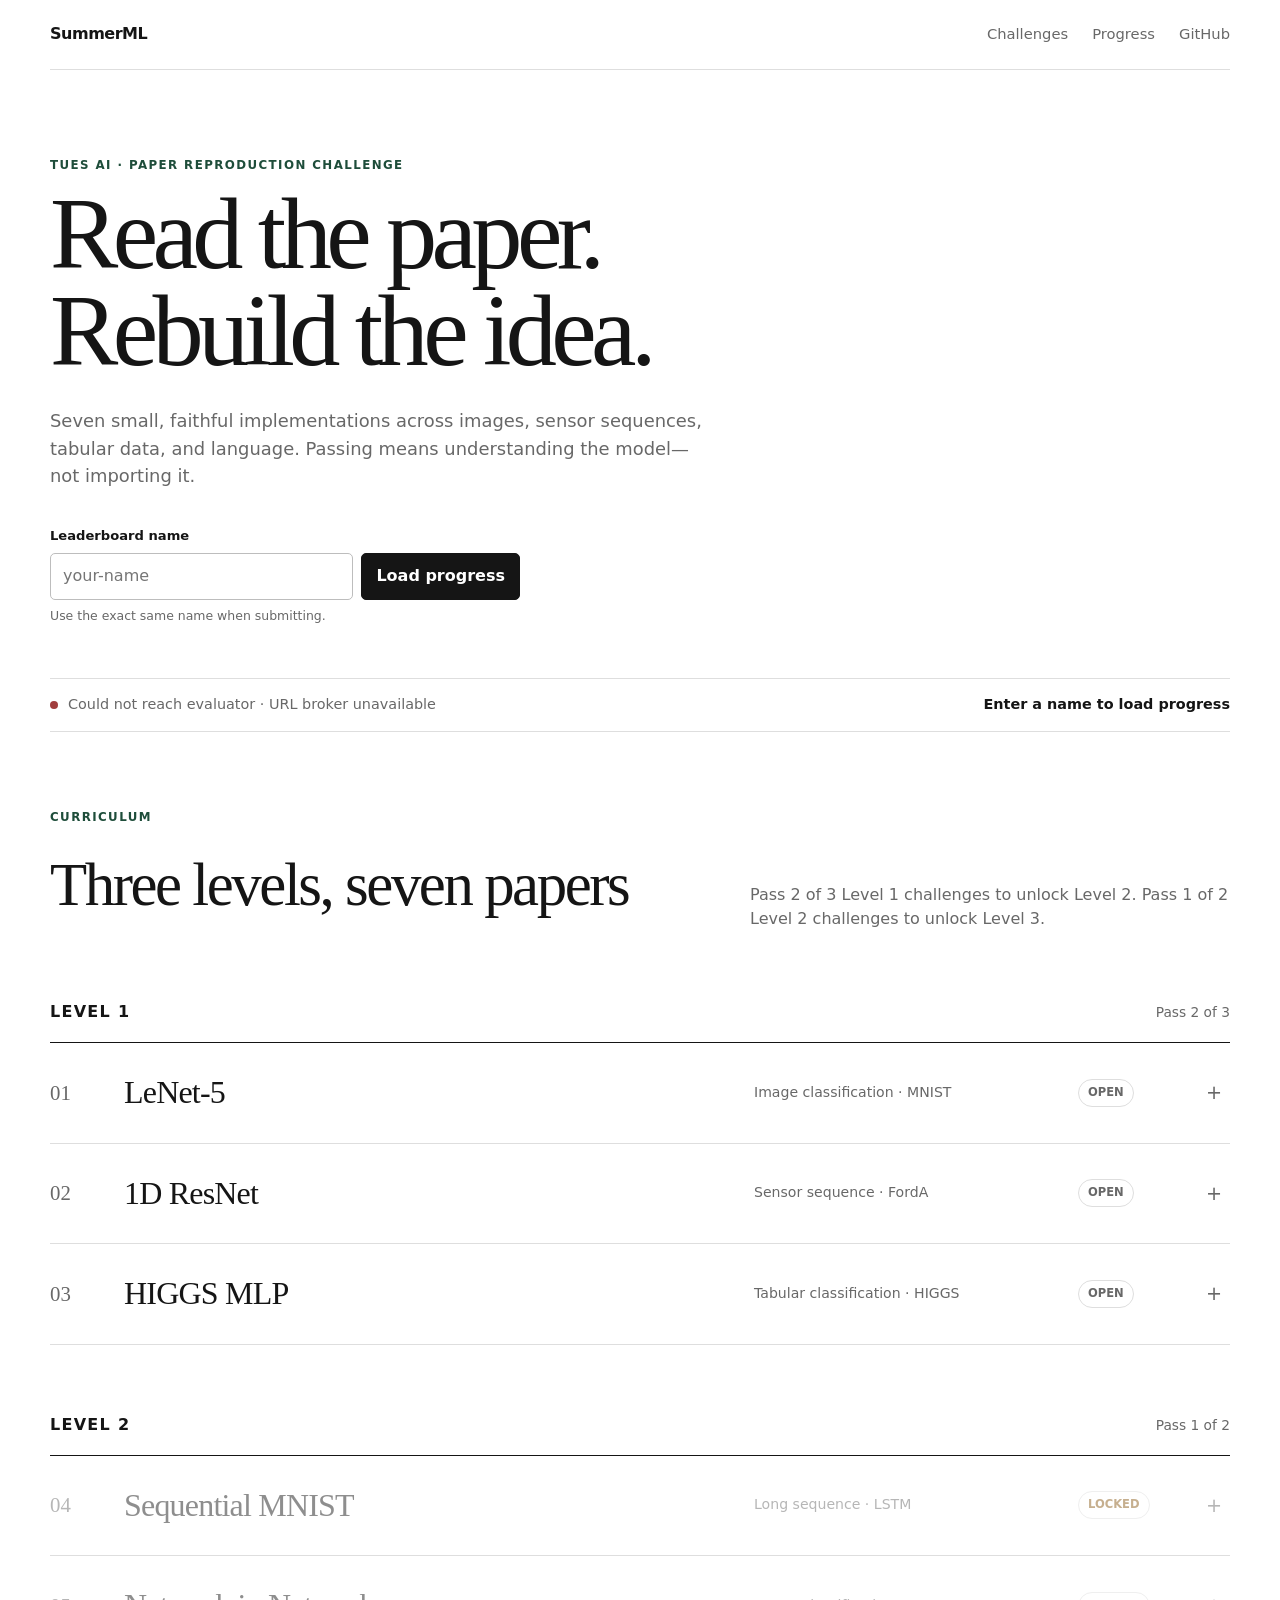
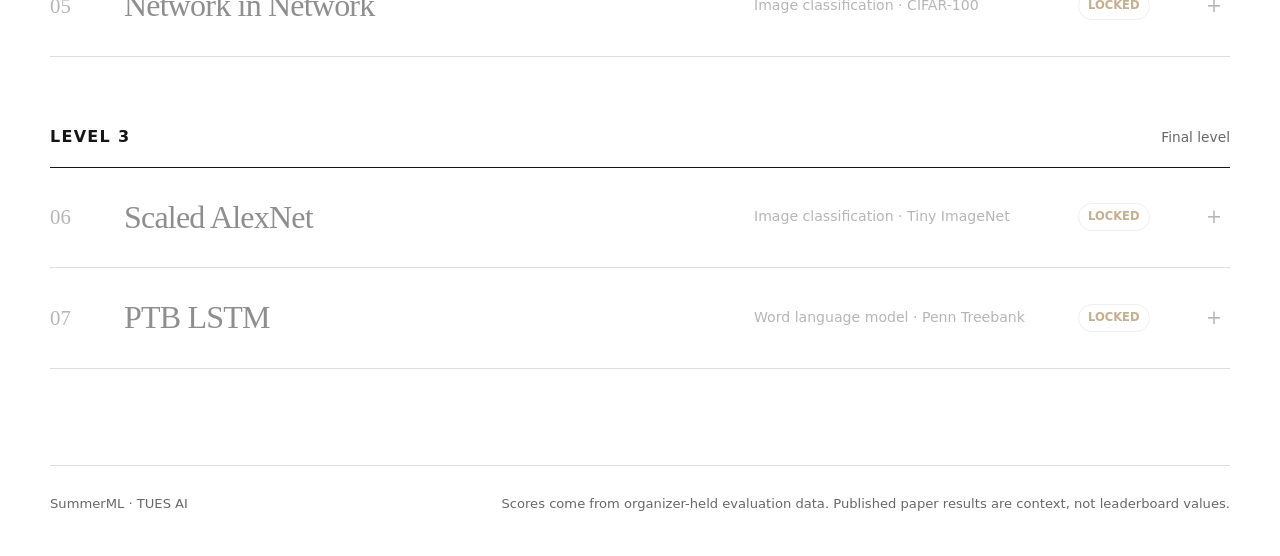
==== index.html @ 39fc7574 "Launch SummerML paper reproduction challenges" ====
<!doctype html>
<html lang="en">
<head>
  <meta charset="utf-8">
  <meta name="viewport" content="width=device-width, initial-scale=1">
  <meta name="description" content="Seven paper reproduction challenges for TUES machine-learning students.">
  <title>SummerML — Recreate the papers</title>
  <link rel="stylesheet" href="styles.css">
  <script src="app.js" defer></script>
</head>
<body>
  <header class="site-header">
    <a class="brand" href="./">SummerML</a>
    <nav aria-label="Primary navigation">
      <a href="#challenges">Challenges</a>
      <a href="#progress">Progress</a>
      <a href="https://github.com/TUES-AI/SummerML">GitHub</a>
    </nav>
  </header>

  <main>
    <section class="hero" aria-labelledby="hero-title">
      <p class="eyebrow">TUES AI · Paper reproduction challenge</p>
      <h1 id="hero-title">Read the paper.<br>Rebuild the idea.</h1>
      <p class="hero-copy">Seven small, faithful implementations across images, sensor sequences, tabular data, and language. Passing means understanding the model—not importing it.</p>
      <div class="identity" id="progress">
        <label for="student-name">Leaderboard name</label>
        <div class="identity-row">
          <input id="student-name" maxlength="40" placeholder="your-name" autocomplete="nickname">
          <button id="load-progress" type="button">Load progress</button>
        </div>
        <p class="hint">Use the exact same name when submitting.</p>
      </div>
    </section>

    <section class="status-strip" aria-live="polite">
      <span id="status-dot" class="status-dot"></span>
      <span id="backend-status">Checking evaluator…</span>
      <span id="progress-summary" class="progress-summary"></span>
    </section>

    <section id="challenges" class="challenge-section" aria-labelledby="challenge-title">
      <div class="section-heading">
        <div>
          <p class="eyebrow">Curriculum</p>
          <h2 id="challenge-title">Three levels, seven papers</h2>
        </div>
        <p>Pass 2 of 3 Level 1 challenges to unlock Level 2. Pass 1 of 2 Level 2 challenges to unlock Level 3.</p>
      </div>
      <div id="levels"></div>
    </section>
  </main>

  <footer>
    <p>SummerML · TUES AI</p>
    <p>Scores come from organizer-held evaluation data. Published paper results are context, not leaderboard values.</p>
  </footer>
</body>
</html>
---- styles.css ----
:root {
  --paper: #ffffff;
  --ink: #151515;
  --muted: #686868;
  --line: #dedede;
  --soft: #f6f6f4;
  --accent: #1e4d3a;
  --accent-soft: #edf4f0;
  --warning: #8a5a16;
  --danger: #8b2f2f;
  --max: 1180px;
}

* { box-sizing: border-box; }
html { scroll-behavior: smooth; }
body {
  margin: 0;
  background: var(--paper);
  color: var(--ink);
  font-family: Inter, ui-sans-serif, system-ui, -apple-system, BlinkMacSystemFont, "Segoe UI", sans-serif;
  line-height: 1.55;
}
a { color: inherit; }
button, input { font: inherit; }
button { cursor: pointer; }
.site-header {
  width: min(var(--max), calc(100% - 40px));
  min-height: 70px;
  margin: 0 auto;
  display: flex;
  align-items: center;
  justify-content: space-between;
  border-bottom: 1px solid var(--line);
}
.brand { font-weight: 800; letter-spacing: -0.03em; text-decoration: none; }
nav { display: flex; gap: 24px; }
nav a { color: var(--muted); font-size: .92rem; text-decoration: none; }
nav a:hover { color: var(--ink); }
main, footer { width: min(var(--max), calc(100% - 40px)); margin: 0 auto; }
.hero { padding: 86px 0 52px; max-width: 850px; }
.eyebrow {
  margin: 0 0 12px;
  color: var(--accent);
  font-size: .74rem;
  font-weight: 800;
  letter-spacing: .12em;
  text-transform: uppercase;
}
h1, h2, h3, h4, p { overflow-wrap: anywhere; }
h1 {
  max-width: 760px;
  margin: 0;
  font-family: Georgia, "Times New Roman", serif;
  font-size: clamp(3rem, 8vw, 6.7rem);
  font-weight: 500;
  letter-spacing: -.055em;
  line-height: .94;
}
.hero-copy { max-width: 660px; margin: 28px 0 0; color: var(--muted); font-size: 1.12rem; }
.identity { max-width: 470px; margin-top: 36px; }
.identity label { display: block; margin-bottom: 7px; font-size: .82rem; font-weight: 750; }
.identity-row { display: flex; gap: 8px; }
.identity input {
  min-width: 0;
  flex: 1;
  border: 1px solid #bdbdbd;
  border-radius: 5px;
  padding: 10px 12px;
  color: var(--ink);
  background: #fff;
}
.identity button, .copy-button {
  border: 1px solid var(--ink);
  border-radius: 5px;
  padding: 9px 14px;
  background: var(--ink);
  color: #fff;
  font-weight: 700;
}
.hint { margin: 6px 0 0; color: var(--muted); font-size: .78rem; }
.status-strip {
  min-height: 54px;
  display: flex;
  align-items: center;
  gap: 10px;
  padding: 13px 0;
  border-top: 1px solid var(--line);
  border-bottom: 1px solid var(--line);
  color: var(--muted);
  font-size: .9rem;
}
.status-dot { width: 8px; height: 8px; border-radius: 50%; background: #a6a6a6; }
.status-dot.online { background: #277453; }
.status-dot.offline { background: #b8791c; }
.status-dot.error { background: #a13d3d; }
.progress-summary { margin-left: auto; color: var(--ink); font-weight: 700; }
.challenge-section { padding: 76px 0 96px; }
.section-heading { display: grid; grid-template-columns: minmax(0, 1fr) minmax(280px, 480px); gap: 40px; align-items: end; }
.section-heading h2 { margin: 0; font-family: Georgia, "Times New Roman", serif; font-size: clamp(2rem, 5vw, 3.8rem); font-weight: 500; letter-spacing: -.04em; }
.section-heading > p { margin: 0; color: var(--muted); }
.level { margin-top: 68px; }
.level-header { display: flex; align-items: baseline; justify-content: space-between; gap: 20px; margin-bottom: 17px; }
.level-header h3 { margin: 0; font-size: 1rem; letter-spacing: .08em; text-transform: uppercase; }
.level-rule { color: var(--muted); font-size: .86rem; }
.challenge-list { border-top: 1px solid var(--ink); }
.challenge {
  position: relative;
  border-bottom: 1px solid var(--line);
}
.challenge.locked .challenge-summary { opacity: .48; }
.challenge-summary {
  width: 100%;
  display: grid;
  grid-template-columns: 56px minmax(0, 1.6fr) minmax(180px, .8fr) 110px 24px;
  gap: 18px;
  align-items: center;
  border: 0;
  padding: 25px 0;
  background: transparent;
  color: inherit;
  text-align: left;
}
.challenge-number { font-family: Georgia, "Times New Roman", serif; color: var(--muted); font-size: 1.3rem; }
.challenge-summary h4 { margin: 0; font-family: Georgia, "Times New Roman", serif; font-size: clamp(1.35rem, 3vw, 2rem); font-weight: 500; letter-spacing: -.025em; }
.challenge-type { color: var(--muted); font-size: .88rem; }
.challenge-state { justify-self: start; border: 1px solid var(--line); border-radius: 999px; padding: 4px 9px; color: var(--muted); font-size: .72rem; font-weight: 800; text-transform: uppercase; }
.challenge-state.passed { border-color: #afcfbf; background: var(--accent-soft); color: var(--accent); }
.challenge-state.locked { color: var(--warning); }
.chevron { color: var(--muted); font-size: 1.2rem; transition: transform .18s ease; }
.challenge.open .chevron { transform: rotate(45deg); }
.challenge-body { display: none; padding: 2px 0 54px 74px; }
.challenge.open .challenge-body { display: block; }
.paper-spotlight {
  display: grid;
  grid-template-columns: minmax(0, 1.5fr) minmax(210px, .6fr);
  gap: 30px;
  padding: 28px;
  border: 1px solid var(--line);
  background: var(--soft);
}
.paper-label { color: var(--accent); font-size: .72rem; font-weight: 800; letter-spacing: .1em; text-transform: uppercase; }
.paper-title { max-width: 760px; margin: 7px 0 9px; font-family: Georgia, "Times New Roman", serif; font-size: clamp(1.65rem, 4vw, 2.65rem); font-weight: 500; line-height: 1.1; letter-spacing: -.035em; }
.paper-authors { margin: 0; color: var(--muted); }
.paper-link { align-self: end; justify-self: end; font-weight: 750; text-underline-offset: 3px; }
.challenge-grid { display: grid; grid-template-columns: minmax(0, 1fr) minmax(280px, .72fr); gap: 44px; margin-top: 36px; }
.challenge-grid h5, .references h5, .leaderboard h5, .code-section h5 { margin: 0 0 9px; font-size: .78rem; letter-spacing: .09em; text-transform: uppercase; }
.task-copy { margin: 0 0 27px; font-size: 1.06rem; }
.rules { display: grid; gap: 22px; }
.rules ul { margin: 0; padding-left: 18px; color: var(--muted); }
.rules li + li { margin-top: 5px; }
.rule-forbidden h5 { color: var(--danger); }
.references { margin-top: 36px; }
.reference-list { display: grid; border-top: 1px solid var(--line); }
.reference-row { display: grid; grid-template-columns: minmax(130px, 1fr) 100px; gap: 20px; padding: 11px 0; border-bottom: 1px solid var(--line); }
.reference-name { font-weight: 700; }
.reference-description { display: block; color: var(--muted); font-size: .8rem; font-weight: 400; }
.reference-score { text-align: right; font-variant-numeric: tabular-nums; }
.code-stack { display: grid; gap: 24px; }
.code-section { min-width: 0; }
.code-frame { position: relative; border: 1px solid #d7d7d7; border-radius: 5px; overflow: hidden; background: #f8f8f8; }
.code-frame pre { max-height: 430px; margin: 0; overflow: auto; padding: 18px; color: #252525; font: 12px/1.55 ui-monospace, SFMono-Regular, Menlo, Consolas, monospace; white-space: pre; }
.copy-button { position: absolute; top: 8px; right: 8px; border-color: #c5c5c5; padding: 5px 8px; background: #fff; color: var(--ink); font-size: .7rem; }
.leaderboard { margin-top: 38px; }
.leaderboard-table { width: 100%; border-collapse: collapse; font-size: .88rem; }
.leaderboard-table th, .leaderboard-table td { padding: 9px 7px; border-bottom: 1px solid var(--line); text-align: left; }
.leaderboard-table th { color: var(--muted); font-size: .72rem; letter-spacing: .06em; text-transform: uppercase; }
.leaderboard-table td:last-child, .leaderboard-table th:last-child { text-align: right; }
.empty { color: var(--muted); font-size: .86rem; }
.lock-note { margin: 0 0 18px; border-left: 3px solid var(--warning); padding-left: 12px; color: var(--warning); font-weight: 650; }
footer { display: flex; justify-content: space-between; gap: 30px; padding: 28px 0 42px; border-top: 1px solid var(--line); color: var(--muted); font-size: .82rem; }
footer p { margin: 0; }

@media (max-width: 800px) {
  .site-header { width: min(100% - 28px, var(--max)); }
  main, footer { width: min(100% - 28px, var(--max)); }
  nav a:not(:last-child) { display: none; }
  .hero { padding-top: 58px; }
  .section-heading, .paper-spotlight, .challenge-grid { grid-template-columns: 1fr; }
  .paper-link { justify-self: start; }
  .challenge-summary { grid-template-columns: 38px minmax(0, 1fr) 20px; gap: 11px; }
  .challenge-type, .challenge-state { grid-column: 2; }
  .challenge-state { width: fit-content; }
  .chevron { grid-column: 3; grid-row: 1; }
  .challenge-body { padding-left: 0; }
  .progress-summary { display: none; }
  footer { flex-direction: column; }
}

@media (max-width: 480px) {
  .identity-row { flex-direction: column; }
  .challenge-summary { padding: 20px 0; }
  .paper-spotlight { padding: 20px; }
}
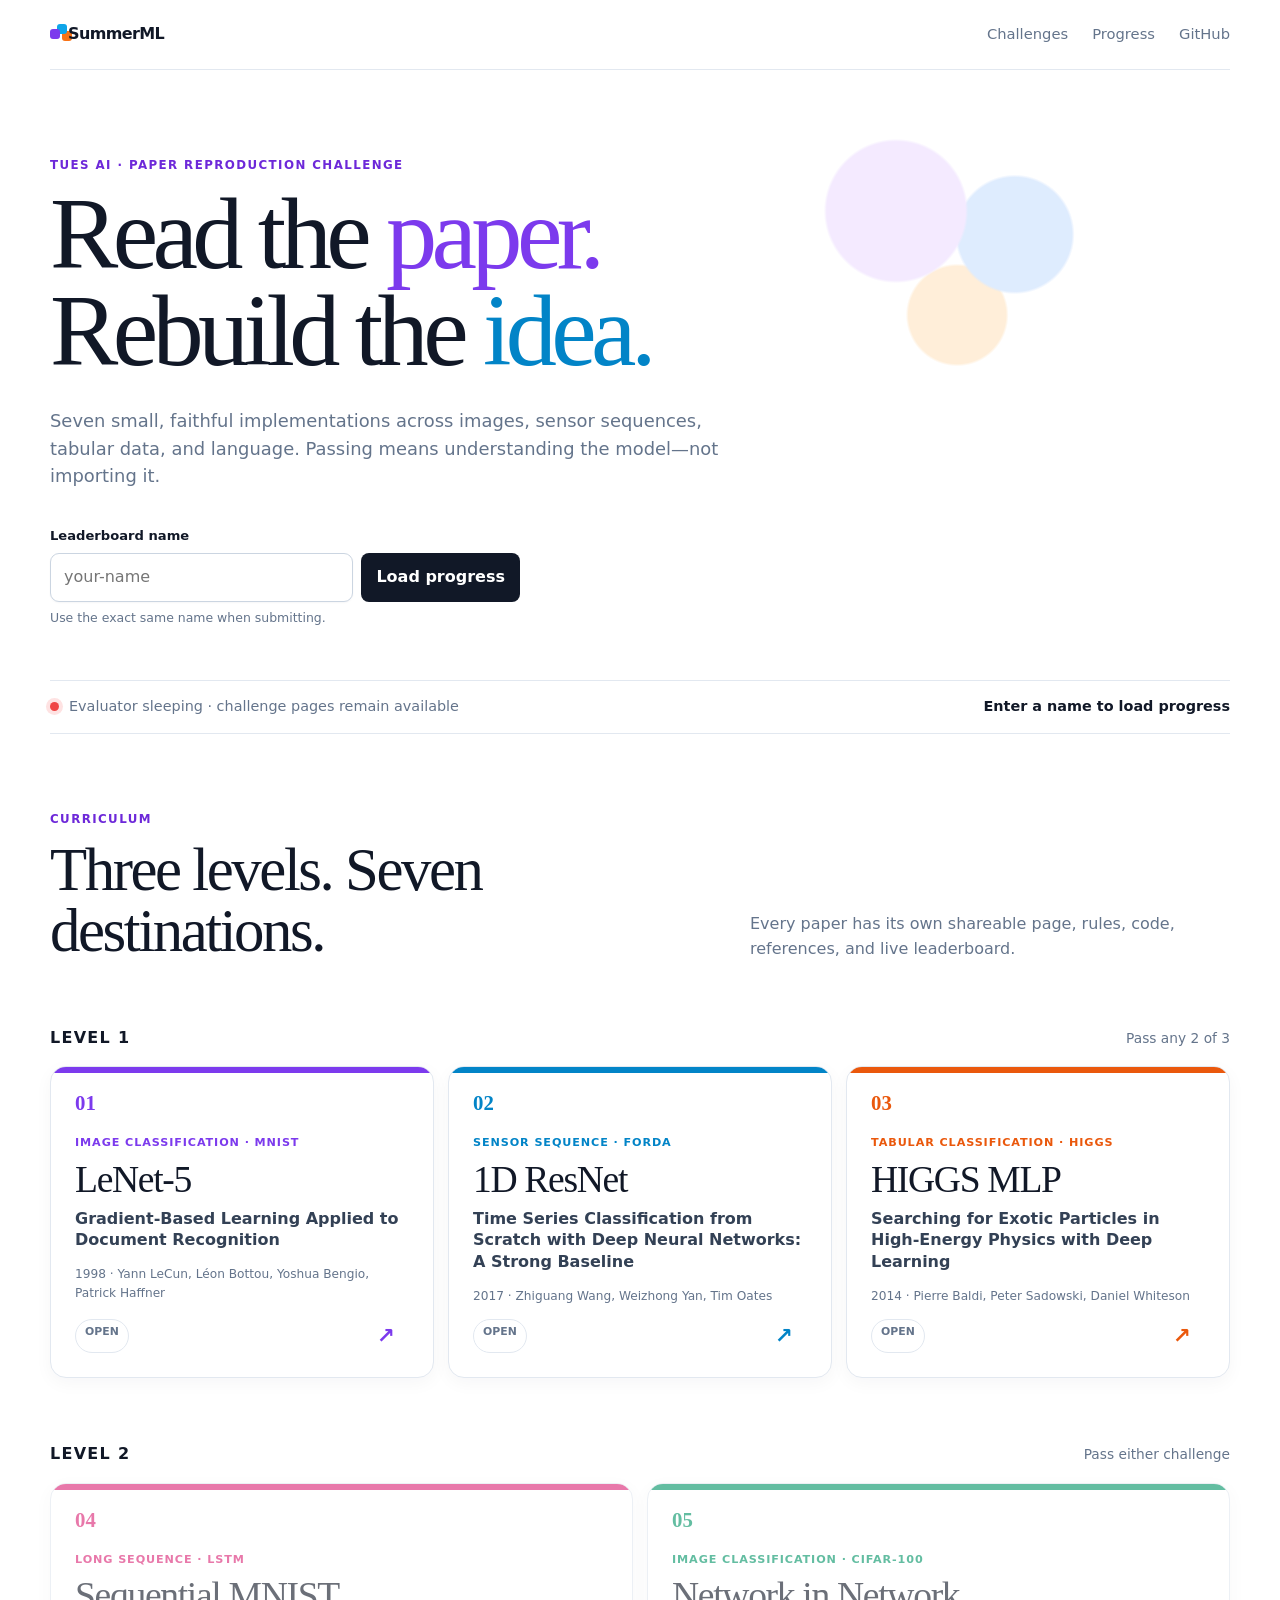
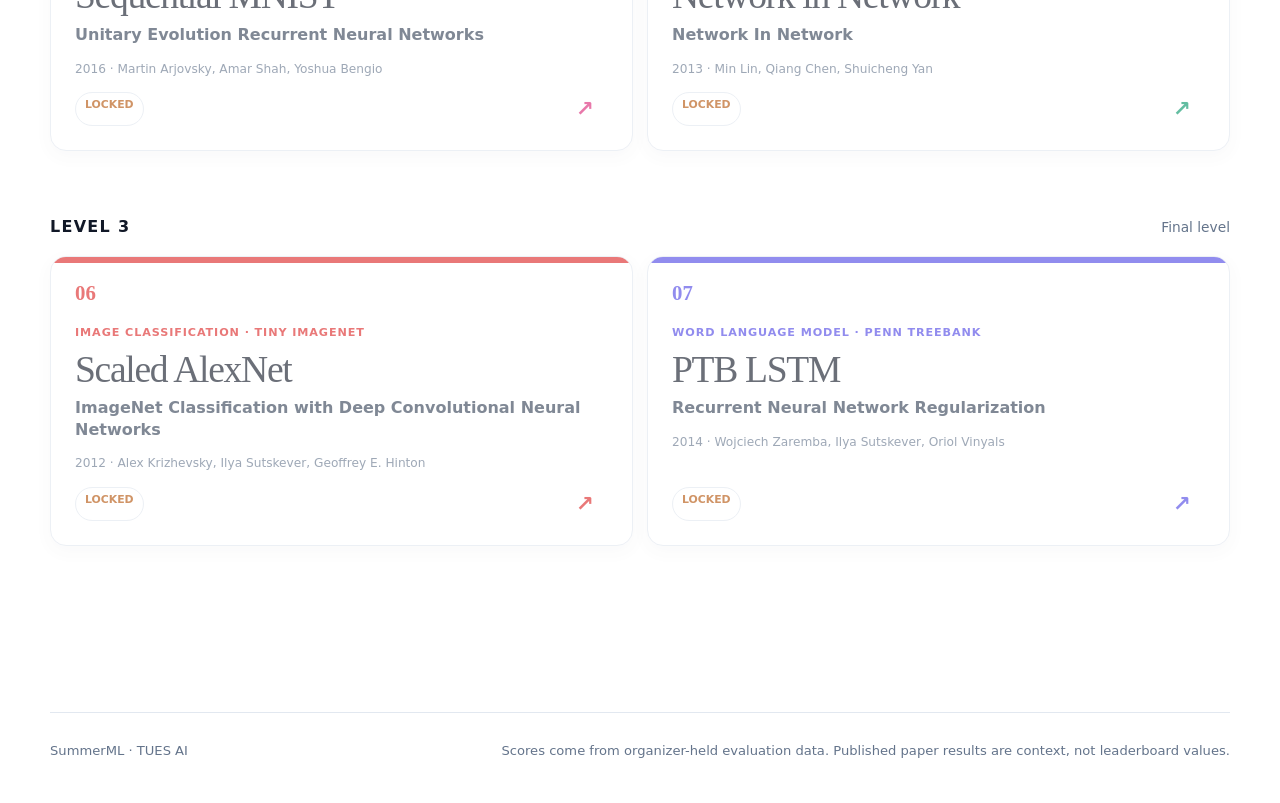
==== commit 3344cb21: "Add colorful standalone challenge pages" ====
--- a/index.html
+++ b/index.html
@@ -6,6 +6,7 @@
   <meta name="description" content="Seven paper reproduction challenges for TUES machine-learning students.">
   <title>SummerML — Recreate the papers</title>
   <link rel="stylesheet" href="styles.css">
+  <script src="challenges.js" defer></script>
   <script src="app.js" defer></script>
 </head>
 <body>
@@ -21,7 +22,7 @@
   <main>
     <section class="hero" aria-labelledby="hero-title">
       <p class="eyebrow">TUES AI · Paper reproduction challenge</p>
-      <h1 id="hero-title">Read the paper.<br>Rebuild the idea.</h1>
+      <h1 id="hero-title">Read the <span class="hero-violet">paper.</span><br>Rebuild the <span class="hero-blue">idea.</span></h1>
       <p class="hero-copy">Seven small, faithful implementations across images, sensor sequences, tabular data, and language. Passing means understanding the model—not importing it.</p>
       <div class="identity" id="progress">
         <label for="student-name">Leaderboard name</label>
@@ -43,9 +44,9 @@
       <div class="section-heading">
         <div>
           <p class="eyebrow">Curriculum</p>
-          <h2 id="challenge-title">Three levels, seven papers</h2>
+          <h2 id="challenge-title">Three levels. Seven destinations.</h2>
         </div>
-        <p>Pass 2 of 3 Level 1 challenges to unlock Level 2. Pass 1 of 2 Level 2 challenges to unlock Level 3.</p>
+        <p>Every paper has its own shareable page, rules, code, references, and live leaderboard.</p>
       </div>
       <div id="levels"></div>
     </section>
--- a/styles.css
+++ b/styles.css
@@ -1,13 +1,15 @@
 :root {
   --paper: #ffffff;
-  --ink: #151515;
-  --muted: #686868;
-  --line: #dedede;
-  --soft: #f6f6f4;
-  --accent: #1e4d3a;
-  --accent-soft: #edf4f0;
-  --warning: #8a5a16;
-  --danger: #8b2f2f;
+  --ink: #111827;
+  --muted: #64748b;
+  --line: #e2e8f0;
+  --soft: #f8fafc;
+  --accent: #6d28d9;
+  --accent-soft: #f3e8ff;
+  --warning: #b45309;
+  --danger: #be123c;
+  --challenge: #6d28d9;
+  --challenge-soft: #f3e8ff;
   --max: 1180px;
 }
 
@@ -23,6 +25,7 @@
 a { color: inherit; }
 button, input { font: inherit; }
 button { cursor: pointer; }
+h1, h2, h3, h4, p { overflow-wrap: anywhere; }
 .site-header {
   width: min(var(--max), calc(100% - 40px));
   min-height: 70px;
@@ -32,162 +35,172 @@
   justify-content: space-between;
   border-bottom: 1px solid var(--line);
 }
-.brand { font-weight: 800; letter-spacing: -0.03em; text-decoration: none; }
+.brand { font-weight: 900; letter-spacing: -.04em; text-decoration: none; }
+.brand::before { content: ""; display: inline-block; width: 10px; height: 10px; margin-right: 8px; border-radius: 3px; background: #7c3aed; box-shadow: 7px -5px 0 #0ea5e9, 12px 2px 0 #f97316; }
 nav { display: flex; gap: 24px; }
 nav a { color: var(--muted); font-size: .92rem; text-decoration: none; }
 nav a:hover { color: var(--ink); }
-main, footer { width: min(var(--max), calc(100% - 40px)); margin: 0 auto; }
-.hero { padding: 86px 0 52px; max-width: 850px; }
-.eyebrow {
-  margin: 0 0 12px;
-  color: var(--accent);
-  font-size: .74rem;
-  font-weight: 800;
-  letter-spacing: .12em;
-  text-transform: uppercase;
-}
-h1, h2, h3, h4, p { overflow-wrap: anywhere; }
-h1 {
-  max-width: 760px;
-  margin: 0;
-  font-family: Georgia, "Times New Roman", serif;
-  font-size: clamp(3rem, 8vw, 6.7rem);
-  font-weight: 500;
-  letter-spacing: -.055em;
-  line-height: .94;
-}
-.hero-copy { max-width: 660px; margin: 28px 0 0; color: var(--muted); font-size: 1.12rem; }
+main, footer, .page-status { width: min(var(--max), calc(100% - 40px)); margin: 0 auto; }
+
+.hero { position: relative; padding: 86px 0 52px; max-width: 900px; }
+.hero::after {
+  content: ""; position: absolute; z-index: -1; top: 50px; right: -180px; width: 360px; height: 260px;
+  background: radial-gradient(circle at 35% 35%, #f3e8ff 0 24%, transparent 25%), radial-gradient(circle at 68% 44%, #dbeafe 0 20%, transparent 21%), radial-gradient(circle at 52% 75%, #ffedd5 0 18%, transparent 19%);
+  opacity: .9;
+}
+.eyebrow { margin: 0 0 12px; color: var(--challenge, var(--accent)); font-size: .74rem; font-weight: 900; letter-spacing: .12em; text-transform: uppercase; }
+h1 { max-width: 840px; margin: 0; font-family: Georgia, "Times New Roman", serif; font-size: clamp(3rem, 8vw, 6.7rem); font-weight: 500; letter-spacing: -.055em; line-height: .94; }
+.hero-violet { color: #7c3aed; }
+.hero-blue { color: #0284c7; }
+.hero-copy { max-width: 680px; margin: 28px 0 0; color: var(--muted); font-size: 1.12rem; }
 .identity { max-width: 470px; margin-top: 36px; }
-.identity label { display: block; margin-bottom: 7px; font-size: .82rem; font-weight: 750; }
+.identity label { display: block; margin-bottom: 7px; font-size: .82rem; font-weight: 800; }
 .identity-row { display: flex; gap: 8px; }
-.identity input {
-  min-width: 0;
-  flex: 1;
-  border: 1px solid #bdbdbd;
-  border-radius: 5px;
-  padding: 10px 12px;
-  color: var(--ink);
-  background: #fff;
-}
-.identity button, .copy-button {
-  border: 1px solid var(--ink);
-  border-radius: 5px;
-  padding: 9px 14px;
-  background: var(--ink);
-  color: #fff;
-  font-weight: 700;
-}
+.identity input { min-width: 0; flex: 1; border: 1px solid #cbd5e1; border-radius: 9px; padding: 11px 13px; color: var(--ink); background: #fff; box-shadow: 0 1px 2px #0f172a0a; }
+.identity button, .copy-button { border: 0; border-radius: 8px; padding: 10px 15px; background: var(--ink); color: #fff; font-weight: 800; }
 .hint { margin: 6px 0 0; color: var(--muted); font-size: .78rem; }
-.status-strip {
-  min-height: 54px;
-  display: flex;
-  align-items: center;
-  gap: 10px;
-  padding: 13px 0;
-  border-top: 1px solid var(--line);
-  border-bottom: 1px solid var(--line);
-  color: var(--muted);
-  font-size: .9rem;
-}
-.status-dot { width: 8px; height: 8px; border-radius: 50%; background: #a6a6a6; }
-.status-dot.online { background: #277453; }
-.status-dot.offline { background: #b8791c; }
-.status-dot.error { background: #a13d3d; }
-.progress-summary { margin-left: auto; color: var(--ink); font-weight: 700; }
+.status-strip, .page-status { min-height: 54px; display: flex; align-items: center; gap: 10px; padding: 13px 0; border-top: 1px solid var(--line); border-bottom: 1px solid var(--line); color: var(--muted); font-size: .9rem; }
+.page-status { border-top: 0; }
+.status-dot { width: 9px; height: 9px; border-radius: 50%; background: #94a3b8; box-shadow: 0 0 0 4px #f1f5f9; }
+.status-dot.online { background: #10b981; box-shadow: 0 0 0 4px #d1fae5; }
+.status-dot.offline { background: #f59e0b; box-shadow: 0 0 0 4px #fef3c7; }
+.status-dot.error { background: #ef4444; box-shadow: 0 0 0 4px #fee2e2; }
+.progress-summary { margin-left: auto; color: var(--ink); font-weight: 800; }
+
 .challenge-section { padding: 76px 0 96px; }
 .section-heading { display: grid; grid-template-columns: minmax(0, 1fr) minmax(280px, 480px); gap: 40px; align-items: end; }
-.section-heading h2 { margin: 0; font-family: Georgia, "Times New Roman", serif; font-size: clamp(2rem, 5vw, 3.8rem); font-weight: 500; letter-spacing: -.04em; }
-.section-heading > p { margin: 0; color: var(--muted); }
-.level { margin-top: 68px; }
-.level-header { display: flex; align-items: baseline; justify-content: space-between; gap: 20px; margin-bottom: 17px; }
+.section-heading h2, .section-title h2 { margin: 0; font-family: Georgia, "Times New Roman", serif; font-size: clamp(2rem, 5vw, 3.8rem); font-weight: 500; letter-spacing: -.04em; line-height: 1; }
+.section-heading > p, .section-title > p { margin: 0; color: var(--muted); }
+.level { margin-top: 64px; }
+.level-header { display: flex; align-items: baseline; justify-content: space-between; gap: 20px; margin-bottom: 16px; }
 .level-header h3 { margin: 0; font-size: 1rem; letter-spacing: .08em; text-transform: uppercase; }
 .level-rule { color: var(--muted); font-size: .86rem; }
-.challenge-list { border-top: 1px solid var(--ink); }
-.challenge {
-  position: relative;
-  border-bottom: 1px solid var(--line);
-}
-.challenge.locked .challenge-summary { opacity: .48; }
-.challenge-summary {
-  width: 100%;
-  display: grid;
-  grid-template-columns: 56px minmax(0, 1.6fr) minmax(180px, .8fr) 110px 24px;
-  gap: 18px;
-  align-items: center;
-  border: 0;
-  padding: 25px 0;
-  background: transparent;
-  color: inherit;
-  text-align: left;
-}
-.challenge-number { font-family: Georgia, "Times New Roman", serif; color: var(--muted); font-size: 1.3rem; }
-.challenge-summary h4 { margin: 0; font-family: Georgia, "Times New Roman", serif; font-size: clamp(1.35rem, 3vw, 2rem); font-weight: 500; letter-spacing: -.025em; }
-.challenge-type { color: var(--muted); font-size: .88rem; }
-.challenge-state { justify-self: start; border: 1px solid var(--line); border-radius: 999px; padding: 4px 9px; color: var(--muted); font-size: .72rem; font-weight: 800; text-transform: uppercase; }
-.challenge-state.passed { border-color: #afcfbf; background: var(--accent-soft); color: var(--accent); }
+.curriculum-grid { display: grid; grid-template-columns: repeat(2, minmax(0, 1fr)); gap: 14px; }
+.level:first-child .curriculum-grid { grid-template-columns: repeat(3, minmax(0, 1fr)); }
+.curriculum-card {
+  position: relative; min-height: 260px; display: grid; grid-template-columns: 42px 1fr auto; grid-template-rows: auto 1fr auto; gap: 14px;
+  overflow: hidden; padding: 24px; border: 1px solid var(--line); border-radius: 16px; background: #fff; text-decoration: none;
+  box-shadow: 0 5px 18px #0f172a0a; transition: transform .18s ease, box-shadow .18s ease, border-color .18s ease;
+}
+.curriculum-card:hover { transform: translateY(-4px); border-color: var(--challenge); box-shadow: 0 18px 40px color-mix(in srgb, var(--challenge) 14%, transparent); }
+.curriculum-card.locked { opacity: .62; }
+.card-accent { position: absolute; inset: 0 0 auto; height: 6px; background: var(--challenge); }
+.card-number { color: var(--challenge); font: 700 1.3rem Georgia, serif; }
+.card-copy { grid-column: 1 / 4; }
+.card-modality { color: var(--challenge); font-size: .7rem; font-weight: 900; letter-spacing: .08em; text-transform: uppercase; }
+.card-copy h4 { margin: 7px 0 9px; font: 500 clamp(1.6rem, 3vw, 2.35rem)/1 Georgia, serif; letter-spacing: -.035em; }
+.card-copy p { margin: 0; color: #334155; font-weight: 650; line-height: 1.35; }
+.card-paper { display: block; margin-top: 14px; color: var(--muted); font-size: .76rem; }
+.challenge-state { width: fit-content; border: 1px solid var(--line); border-radius: 999px; padding: 4px 9px; color: var(--muted); font-size: .68rem; font-weight: 900; text-transform: uppercase; }
+.challenge-state.passed { border-color: #86efac; background: #dcfce7; color: #166534; }
 .challenge-state.locked { color: var(--warning); }
-.chevron { color: var(--muted); font-size: 1.2rem; transition: transform .18s ease; }
-.challenge.open .chevron { transform: rotate(45deg); }
-.challenge-body { display: none; padding: 2px 0 54px 74px; }
-.challenge.open .challenge-body { display: block; }
-.paper-spotlight {
-  display: grid;
-  grid-template-columns: minmax(0, 1.5fr) minmax(210px, .6fr);
-  gap: 30px;
-  padding: 28px;
-  border: 1px solid var(--line);
-  background: var(--soft);
-}
-.paper-label { color: var(--accent); font-size: .72rem; font-weight: 800; letter-spacing: .1em; text-transform: uppercase; }
-.paper-title { max-width: 760px; margin: 7px 0 9px; font-family: Georgia, "Times New Roman", serif; font-size: clamp(1.65rem, 4vw, 2.65rem); font-weight: 500; line-height: 1.1; letter-spacing: -.035em; }
+.card-arrow { align-self: end; justify-self: end; color: var(--challenge); font-size: 1.35rem; font-weight: 900; }
+
+/* Standalone challenge pages */
+.challenge-page main { --challenge: inherit; }
+.challenge-hero { padding: 70px 0 48px; }
+.challenge-hero-top { display: flex; align-items: center; gap: 10px; margin-bottom: 30px; }
+.challenge-index { color: var(--challenge); font: 700 1.25rem Georgia, serif; }
+.modality-pill, .metric-pill { border-radius: 999px; padding: 5px 10px; background: var(--challenge-soft); color: var(--challenge); font-size: .72rem; font-weight: 850; }
+.challenge-hero h1 { color: var(--challenge); font-size: clamp(3.6rem, 9vw, 7.7rem); }
+.challenge-intro { max-width: 820px; margin: 25px 0 0; color: #334155; font-size: 1.2rem; }
+.paper-spotlight { display: grid; grid-template-columns: minmax(0, 1.5fr) auto; gap: 30px; padding: 34px; border: 1px solid color-mix(in srgb, var(--challenge) 28%, #fff); border-radius: 18px; background: var(--challenge-soft); }
+.colorful-paper { position: relative; overflow: hidden; }
+.colorful-paper::after { content: "“"; position: absolute; right: 18px; bottom: -76px; color: color-mix(in srgb, var(--challenge) 12%, transparent); font: 260px Georgia, serif; }
+.paper-label { color: var(--challenge); font-size: .72rem; font-weight: 900; letter-spacing: .1em; text-transform: uppercase; }
+.paper-title { position: relative; z-index: 1; max-width: 820px; margin: 8px 0 10px; font-family: Georgia, "Times New Roman", serif; font-size: clamp(1.8rem, 4vw, 3.1rem); font-weight: 500; line-height: 1.08; letter-spacing: -.035em; }
 .paper-authors { margin: 0; color: var(--muted); }
-.paper-link { align-self: end; justify-self: end; font-weight: 750; text-underline-offset: 3px; }
-.challenge-grid { display: grid; grid-template-columns: minmax(0, 1fr) minmax(280px, .72fr); gap: 44px; margin-top: 36px; }
-.challenge-grid h5, .references h5, .leaderboard h5, .code-section h5 { margin: 0 0 9px; font-size: .78rem; letter-spacing: .09em; text-transform: uppercase; }
-.task-copy { margin: 0 0 27px; font-size: 1.06rem; }
-.rules { display: grid; gap: 22px; }
-.rules ul { margin: 0; padding-left: 18px; color: var(--muted); }
-.rules li + li { margin-top: 5px; }
-.rule-forbidden h5 { color: var(--danger); }
-.references { margin-top: 36px; }
-.reference-list { display: grid; border-top: 1px solid var(--line); }
-.reference-row { display: grid; grid-template-columns: minmax(130px, 1fr) 100px; gap: 20px; padding: 11px 0; border-bottom: 1px solid var(--line); }
-.reference-name { font-weight: 700; }
-.reference-description { display: block; color: var(--muted); font-size: .8rem; font-weight: 400; }
-.reference-score { text-align: right; font-variant-numeric: tabular-nums; }
-.code-stack { display: grid; gap: 24px; }
+.paper-button { z-index: 1; align-self: end; border-radius: 10px; padding: 12px 17px; background: var(--challenge); color: #fff; font-weight: 850; text-decoration: none; white-space: nowrap; }
+.rules-layout { display: grid; grid-template-columns: 1fr 1fr; gap: 16px; margin-top: 42px; }
+.rule-panel { border: 1px solid var(--line); border-radius: 15px; padding: 26px; }
+.rule-panel h2 { margin: 0 0 13px; color: var(--challenge); font-size: .82rem; letter-spacing: .1em; text-transform: uppercase; }
+.rule-panel ul { margin: 0; padding-left: 20px; color: #475569; }
+.rule-panel li + li { margin-top: 8px; }
+.allowed-panel { border-top: 5px solid var(--challenge); }
+.forbidden-panel { border-top: 5px solid #e11d48; background: #fffafb; }
+.forbidden-panel h2 { color: #be123c; }
+.code-grid { display: grid; grid-template-columns: 1fr 1fr; gap: 18px; margin-top: 62px; }
 .code-section { min-width: 0; }
-.code-frame { position: relative; border: 1px solid #d7d7d7; border-radius: 5px; overflow: hidden; background: #f8f8f8; }
-.code-frame pre { max-height: 430px; margin: 0; overflow: auto; padding: 18px; color: #252525; font: 12px/1.55 ui-monospace, SFMono-Regular, Menlo, Consolas, monospace; white-space: pre; }
-.copy-button { position: absolute; top: 8px; right: 8px; border-color: #c5c5c5; padding: 5px 8px; background: #fff; color: var(--ink); font-size: .7rem; }
-.leaderboard { margin-top: 38px; }
-.leaderboard-table { width: 100%; border-collapse: collapse; font-size: .88rem; }
-.leaderboard-table th, .leaderboard-table td { padding: 9px 7px; border-bottom: 1px solid var(--line); text-align: left; }
-.leaderboard-table th { color: var(--muted); font-size: .72rem; letter-spacing: .06em; text-transform: uppercase; }
-.leaderboard-table td:last-child, .leaderboard-table th:last-child { text-align: right; }
-.empty { color: var(--muted); font-size: .86rem; }
-.lock-note { margin: 0 0 18px; border-left: 3px solid var(--warning); padding-left: 12px; color: var(--warning); font-weight: 650; }
-footer { display: flex; justify-content: space-between; gap: 30px; padding: 28px 0 42px; border-top: 1px solid var(--line); color: var(--muted); font-size: .82rem; }
+.code-heading { min-height: 62px; display: flex; align-items: baseline; gap: 12px; }
+.code-heading span { color: var(--challenge); font: 700 1rem Georgia, serif; }
+.code-heading h2 { margin: 0; font: 500 1.5rem Georgia, serif; }
+.code-frame { position: relative; overflow: hidden; border: 1px solid #1e293b; border-radius: 14px; background: #0f172a; box-shadow: 0 18px 38px #0f172a24; }
+.code-frame pre { min-height: 430px; max-height: 560px; margin: 0; overflow: auto; padding: 25px; color: #dbeafe; font: 12.5px/1.65 ui-monospace, SFMono-Regular, Menlo, Consolas, monospace; white-space: pre; tab-size: 4; }
+.copy-button { position: absolute; z-index: 2; top: 10px; right: 10px; border: 1px solid #475569; padding: 6px 10px; background: #1e293b; color: #e2e8f0; font-size: .7rem; }
+/* Prism Python palette */
+.token.comment, .token.prolog, .token.doctype, .token.cdata { color: #7dd3fc; font-style: italic; }
+.token.punctuation { color: #cbd5e1; }
+.token.namespace { opacity: .8; }
+.token.property, .token.tag, .token.constant, .token.symbol, .token.deleted { color: #fb7185; }
+.token.boolean, .token.number { color: #fbbf24; }
+.token.selector, .token.attr-name, .token.string, .token.char, .token.builtin, .token.inserted { color: #86efac; }
+.token.operator, .token.entity, .token.url, .language-css .token.string, .style .token.string { color: #67e8f9; }
+.token.atrule, .token.attr-value, .token.keyword { color: #c4b5fd; font-weight: 700; }
+.token.function, .token.class-name { color: #f9a8d4; }
+.token.regex, .token.important, .token.variable { color: #fdba74; }
+
+.references, .leaderboard { margin-top: 78px; }
+.section-title { display: grid; grid-template-columns: 1fr minmax(240px, 440px); gap: 28px; align-items: end; margin-bottom: 24px; }
+.section-title h2 { font-size: clamp(2rem, 4vw, 3.2rem); }
+.reference-cards { display: grid; grid-template-columns: repeat(3, 1fr); gap: 14px; }
+.reference-card { position: relative; min-height: 170px; display: flex; flex-direction: column; padding: 23px; overflow: hidden; border: 1px solid var(--line); border-radius: 15px; background: #fff; }
+.reference-card::after { content: ""; position: absolute; inset: auto -20px -35px auto; width: 110px; height: 110px; border-radius: 50%; background: var(--reference-soft); }
+.reference-paper { --reference: #8b5cf6; --reference-soft: #ede9fe; }
+.reference-pass { --reference: #0ea5e9; --reference-soft: #e0f2fe; }
+.reference-strong { --reference: #f97316; --reference-soft: #ffedd5; }
+.reference-dot { width: 9px; height: 9px; margin-bottom: 12px; border-radius: 50%; background: var(--reference); }
+.reference-kicker { color: var(--reference); font-size: .74rem; font-weight: 900; letter-spacing: .06em; text-transform: uppercase; }
+.reference-card strong { z-index: 1; margin-top: auto; font: 500 2.4rem Georgia, serif; }
+.reference-card small { z-index: 1; color: var(--muted); }
+.metric-pill { justify-self: end; }
+.scoreboard { display: grid; gap: 8px; }
+.score-row { display: grid; grid-template-columns: 52px 42px minmax(0, 1fr) 100px; gap: 13px; align-items: center; padding: 14px 16px; border: 1px solid var(--line); border-radius: 13px; background: #fff; transition: transform .15s ease, border-color .15s ease; }
+.score-row:hover { transform: translateX(4px); border-color: var(--challenge); }
+.score-row.rank-1 { border-color: #fbbf24; background: #fffbeb; }
+.score-row.rank-2 { border-color: #cbd5e1; background: #f8fafc; }
+.score-row.rank-3 { border-color: #fdba74; background: #fff7ed; }
+.rank-badge { color: #475569; font-weight: 900; text-align: center; }
+.student-avatar { display: grid; place-items: center; width: 36px; height: 36px; border-radius: 11px; background: hsl(var(--hue) 82% 93%); color: hsl(var(--hue) 70% 32%); font-weight: 900; }
+.student-line { display: flex; justify-content: space-between; gap: 15px; }
+.student-line strong { overflow: hidden; text-overflow: ellipsis; white-space: nowrap; }
+.student-line span { font-weight: 900; font-variant-numeric: tabular-nums; }
+.score-track { height: 7px; margin-top: 7px; overflow: hidden; border-radius: 99px; background: #e2e8f0; }
+.score-track span { display: block; height: 100%; border-radius: inherit; background: linear-gradient(90deg, hsl(var(--hue) 78% 48%), hsl(calc(var(--hue) + 45) 84% 62%)); }
+.runs-cell { justify-self: end; color: var(--muted); font-size: .76rem; }
+.run-history summary { color: var(--challenge); cursor: pointer; font-weight: 800; }
+.run-history[open] { padding: 8px; border-radius: 8px; background: var(--challenge-soft); }
+.run-row { display: flex; justify-content: space-between; gap: 12px; margin-top: 5px; white-space: nowrap; }
+.empty-board { padding: 48px; border: 1px dashed var(--line); border-radius: 14px; color: var(--muted); text-align: center; }
+.challenge-navigation { display: flex; justify-content: space-between; gap: 18px; margin: 72px 0 20px; padding-top: 24px; border-top: 1px solid var(--line); }
+.challenge-navigation a { color: var(--challenge); font-weight: 800; text-decoration: none; }
+footer { display: flex; justify-content: space-between; gap: 30px; padding: 28px 0 42px; margin-top: 70px; border-top: 1px solid var(--line); color: var(--muted); font-size: .82rem; }
 footer p { margin: 0; }
 
-@media (max-width: 800px) {
-  .site-header { width: min(100% - 28px, var(--max)); }
-  main, footer { width: min(100% - 28px, var(--max)); }
-  nav a:not(:last-child) { display: none; }
+@media (max-width: 900px) {
+  .level:first-child .curriculum-grid, .curriculum-grid { grid-template-columns: 1fr 1fr; }
+  .code-grid { grid-template-columns: 1fr; }
+  .code-frame pre { min-height: 0; }
+}
+@media (max-width: 700px) {
+  .site-header, main, footer, .page-status { width: min(100% - 28px, var(--max)); }
+  nav a:first-child { display: none; }
   .hero { padding-top: 58px; }
-  .section-heading, .paper-spotlight, .challenge-grid { grid-template-columns: 1fr; }
-  .paper-link { justify-self: start; }
-  .challenge-summary { grid-template-columns: 38px minmax(0, 1fr) 20px; gap: 11px; }
-  .challenge-type, .challenge-state { grid-column: 2; }
-  .challenge-state { width: fit-content; }
-  .chevron { grid-column: 3; grid-row: 1; }
-  .challenge-body { padding-left: 0; }
+  .hero::after { display: none; }
+  .section-heading, .section-title, .paper-spotlight, .rules-layout { grid-template-columns: 1fr; }
+  .level:first-child .curriculum-grid, .curriculum-grid, .reference-cards { grid-template-columns: 1fr; }
+  .paper-button, .metric-pill { justify-self: start; }
   .progress-summary { display: none; }
+  .challenge-hero { padding-top: 48px; }
+  .score-row { grid-template-columns: 38px 34px minmax(0, 1fr); padding: 12px 9px; }
+  .student-avatar { width: 32px; height: 32px; }
+  .runs-cell { grid-column: 3; justify-self: start; }
   footer { flex-direction: column; }
 }
-
 @media (max-width: 480px) {
   .identity-row { flex-direction: column; }
-  .challenge-summary { padding: 20px 0; }
-  .paper-spotlight { padding: 20px; }
-}
+  .curriculum-card { min-height: 235px; padding: 20px; }
+  .challenge-hero-top { flex-wrap: wrap; }
+  .paper-spotlight, .rule-panel { padding: 21px; }
+  .code-frame { margin-inline: -7px; }
+  .challenge-navigation { flex-direction: column; }
+}
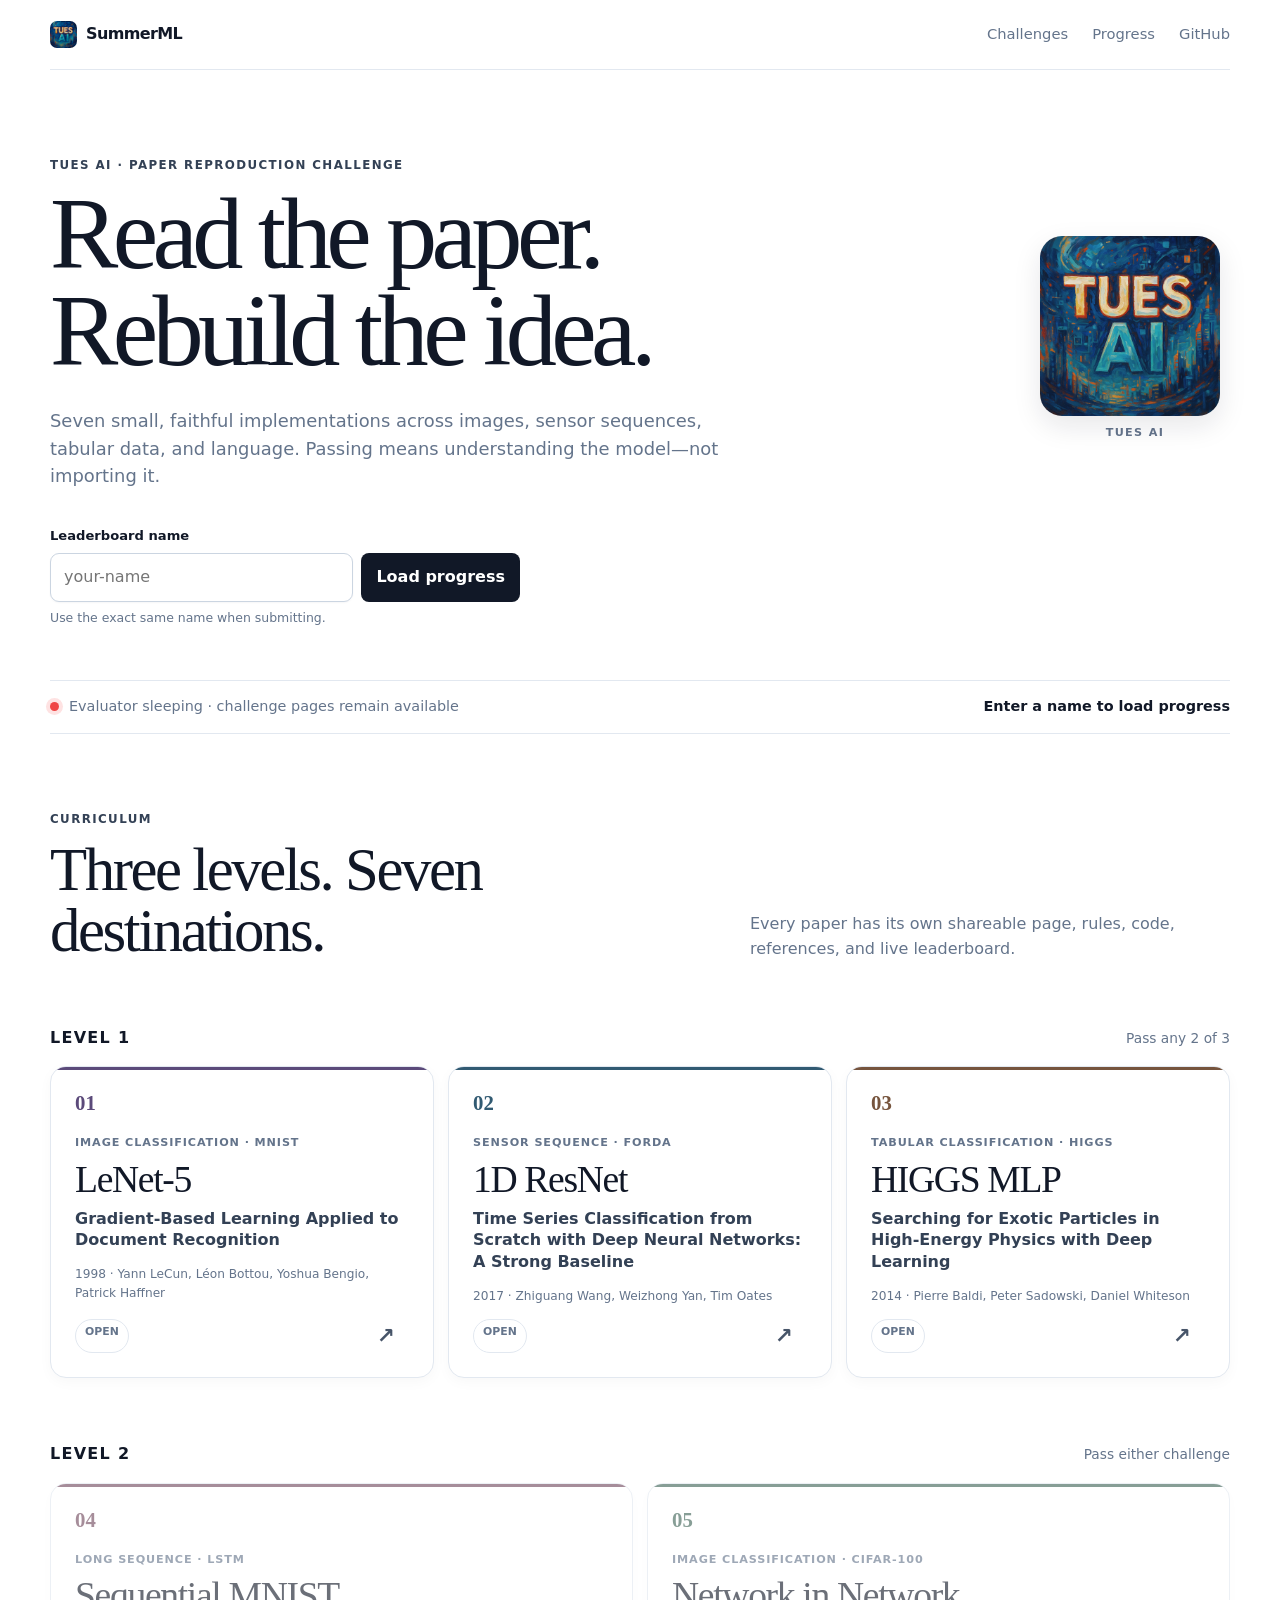
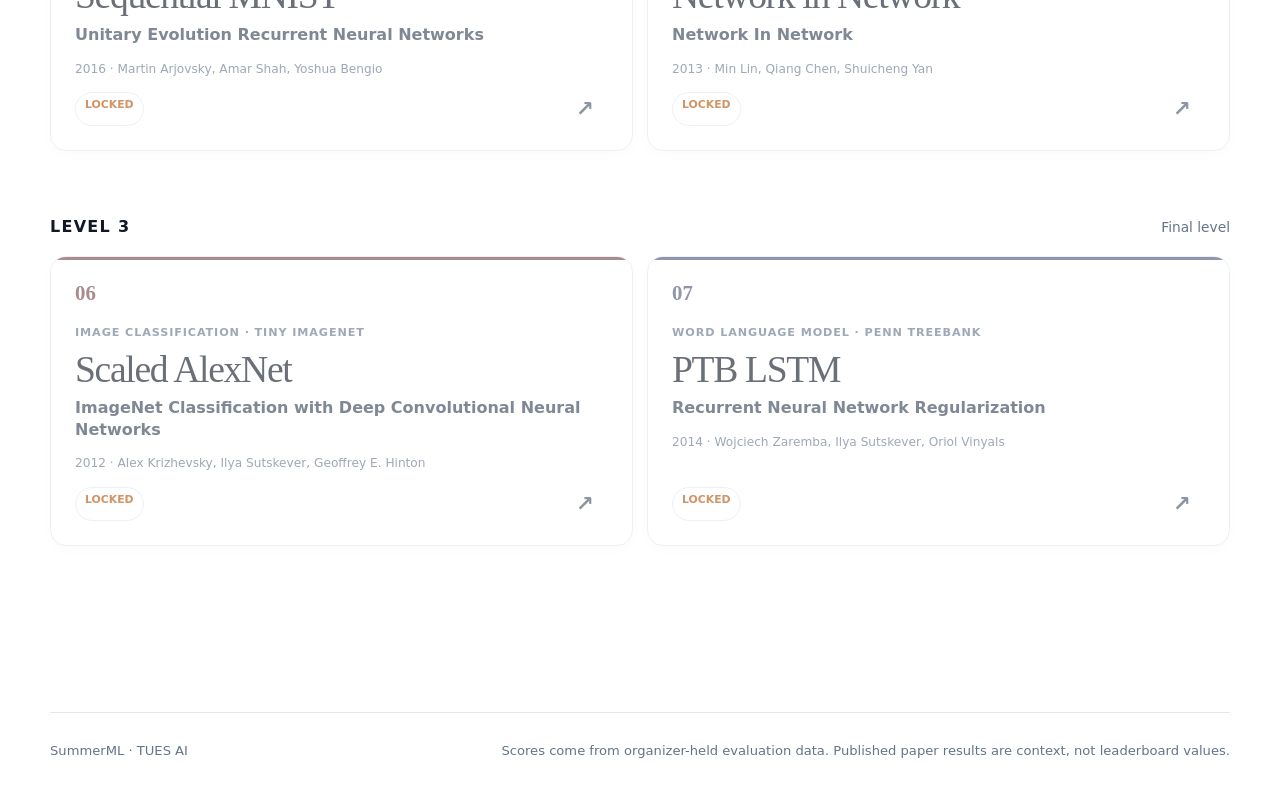
==== commit a832af09: "Tone down palette and add TUES AI branding" ====
--- a/index.html
+++ b/index.html
@@ -5,13 +5,14 @@
   <meta name="viewport" content="width=device-width, initial-scale=1">
   <meta name="description" content="Seven paper reproduction challenges for TUES machine-learning students.">
   <title>SummerML — Recreate the papers</title>
+  <link rel="icon" type="image/png" href="assets/favicon-tues.png">
   <link rel="stylesheet" href="styles.css">
   <script src="challenges.js" defer></script>
   <script src="app.js" defer></script>
 </head>
 <body>
   <header class="site-header">
-    <a class="brand" href="./">SummerML</a>
+    <a class="brand" href="./"><img src="assets/favicon-tues.png" alt="">SummerML</a>
     <nav aria-label="Primary navigation">
       <a href="#challenges">Challenges</a>
       <a href="#progress">Progress</a>
@@ -22,8 +23,16 @@
   <main>
     <section class="hero" aria-labelledby="hero-title">
       <p class="eyebrow">TUES AI · Paper reproduction challenge</p>
-      <h1 id="hero-title">Read the <span class="hero-violet">paper.</span><br>Rebuild the <span class="hero-blue">idea.</span></h1>
-      <p class="hero-copy">Seven small, faithful implementations across images, sensor sequences, tabular data, and language. Passing means understanding the model—not importing it.</p>
+      <div class="hero-heading">
+        <div>
+          <h1 id="hero-title">Read the paper.<br>Rebuild the idea.</h1>
+          <p class="hero-copy">Seven small, faithful implementations across images, sensor sequences, tabular data, and language. Passing means understanding the model—not importing it.</p>
+        </div>
+        <figure class="tues-logo-lockup">
+          <img src="assets/tues-ai-logo.png" alt="TUES AI logo">
+          <figcaption>TUES AI</figcaption>
+        </figure>
+      </div>
       <div class="identity" id="progress">
         <label for="student-name">Leaderboard name</label>
         <div class="identity-row">
--- a/styles.css
+++ b/styles.css
@@ -4,12 +4,12 @@
   --muted: #64748b;
   --line: #e2e8f0;
   --soft: #f8fafc;
-  --accent: #6d28d9;
-  --accent-soft: #f3e8ff;
+  --accent: #27364a;
+  --accent-soft: #f1f5f9;
   --warning: #b45309;
   --danger: #be123c;
-  --challenge: #6d28d9;
-  --challenge-soft: #f3e8ff;
+  --challenge: #334155;
+  --challenge-soft: #f1f5f9;
   --max: 1180px;
 }
 
@@ -35,23 +35,20 @@
   justify-content: space-between;
   border-bottom: 1px solid var(--line);
 }
-.brand { font-weight: 900; letter-spacing: -.04em; text-decoration: none; }
-.brand::before { content: ""; display: inline-block; width: 10px; height: 10px; margin-right: 8px; border-radius: 3px; background: #7c3aed; box-shadow: 7px -5px 0 #0ea5e9, 12px 2px 0 #f97316; }
+.brand { display: inline-flex; align-items: center; gap: 9px; font-weight: 900; letter-spacing: -.04em; text-decoration: none; }
+.brand img { width: 27px; height: 27px; border-radius: 7px; object-fit: cover; }
 nav { display: flex; gap: 24px; }
 nav a { color: var(--muted); font-size: .92rem; text-decoration: none; }
 nav a:hover { color: var(--ink); }
 main, footer, .page-status { width: min(var(--max), calc(100% - 40px)); margin: 0 auto; }
 
-.hero { position: relative; padding: 86px 0 52px; max-width: 900px; }
-.hero::after {
-  content: ""; position: absolute; z-index: -1; top: 50px; right: -180px; width: 360px; height: 260px;
-  background: radial-gradient(circle at 35% 35%, #f3e8ff 0 24%, transparent 25%), radial-gradient(circle at 68% 44%, #dbeafe 0 20%, transparent 21%), radial-gradient(circle at 52% 75%, #ffedd5 0 18%, transparent 19%);
-  opacity: .9;
-}
+.hero { padding: 86px 0 52px; max-width: none; }
+.hero-heading { display: grid; grid-template-columns: minmax(0, 1fr) 190px; gap: 54px; align-items: center; }
+.tues-logo-lockup { margin: 0; }
+.tues-logo-lockup img { display: block; width: 180px; aspect-ratio: 1; border-radius: 22px; object-fit: cover; filter: saturate(.78) contrast(.96); box-shadow: 0 10px 28px #0f172a1a; }
+.tues-logo-lockup figcaption { margin-top: 8px; color: var(--muted); font-size: .7rem; font-weight: 850; letter-spacing: .12em; text-align: center; text-transform: uppercase; }
 .eyebrow { margin: 0 0 12px; color: var(--challenge, var(--accent)); font-size: .74rem; font-weight: 900; letter-spacing: .12em; text-transform: uppercase; }
 h1 { max-width: 840px; margin: 0; font-family: Georgia, "Times New Roman", serif; font-size: clamp(3rem, 8vw, 6.7rem); font-weight: 500; letter-spacing: -.055em; line-height: .94; }
-.hero-violet { color: #7c3aed; }
-.hero-blue { color: #0284c7; }
 .hero-copy { max-width: 680px; margin: 28px 0 0; color: var(--muted); font-size: 1.12rem; }
 .identity { max-width: 470px; margin-top: 36px; }
 .identity label { display: block; margin-bottom: 7px; font-size: .82rem; font-weight: 800; }
@@ -80,21 +77,21 @@
 .curriculum-card {
   position: relative; min-height: 260px; display: grid; grid-template-columns: 42px 1fr auto; grid-template-rows: auto 1fr auto; gap: 14px;
   overflow: hidden; padding: 24px; border: 1px solid var(--line); border-radius: 16px; background: #fff; text-decoration: none;
-  box-shadow: 0 5px 18px #0f172a0a; transition: transform .18s ease, box-shadow .18s ease, border-color .18s ease;
-}
-.curriculum-card:hover { transform: translateY(-4px); border-color: var(--challenge); box-shadow: 0 18px 40px color-mix(in srgb, var(--challenge) 14%, transparent); }
+  box-shadow: 0 4px 14px #0f172a08; transition: transform .18s ease, box-shadow .18s ease, border-color .18s ease;
+}
+.curriculum-card:hover { transform: translateY(-3px); border-color: #94a3b8; box-shadow: 0 14px 30px #0f172a12; }
 .curriculum-card.locked { opacity: .62; }
-.card-accent { position: absolute; inset: 0 0 auto; height: 6px; background: var(--challenge); }
+.card-accent { position: absolute; inset: 0 0 auto; height: 3px; background: var(--challenge); }
 .card-number { color: var(--challenge); font: 700 1.3rem Georgia, serif; }
 .card-copy { grid-column: 1 / 4; }
-.card-modality { color: var(--challenge); font-size: .7rem; font-weight: 900; letter-spacing: .08em; text-transform: uppercase; }
+.card-modality { color: var(--muted); font-size: .7rem; font-weight: 900; letter-spacing: .08em; text-transform: uppercase; }
 .card-copy h4 { margin: 7px 0 9px; font: 500 clamp(1.6rem, 3vw, 2.35rem)/1 Georgia, serif; letter-spacing: -.035em; }
 .card-copy p { margin: 0; color: #334155; font-weight: 650; line-height: 1.35; }
 .card-paper { display: block; margin-top: 14px; color: var(--muted); font-size: .76rem; }
 .challenge-state { width: fit-content; border: 1px solid var(--line); border-radius: 999px; padding: 4px 9px; color: var(--muted); font-size: .68rem; font-weight: 900; text-transform: uppercase; }
 .challenge-state.passed { border-color: #86efac; background: #dcfce7; color: #166534; }
 .challenge-state.locked { color: var(--warning); }
-.card-arrow { align-self: end; justify-self: end; color: var(--challenge); font-size: 1.35rem; font-weight: 900; }
+.card-arrow { align-self: end; justify-self: end; color: #475569; font-size: 1.35rem; font-weight: 900; }
 
 /* Standalone challenge pages */
 .challenge-page main { --challenge: inherit; }
@@ -102,23 +99,23 @@
 .challenge-hero-top { display: flex; align-items: center; gap: 10px; margin-bottom: 30px; }
 .challenge-index { color: var(--challenge); font: 700 1.25rem Georgia, serif; }
 .modality-pill, .metric-pill { border-radius: 999px; padding: 5px 10px; background: var(--challenge-soft); color: var(--challenge); font-size: .72rem; font-weight: 850; }
-.challenge-hero h1 { color: var(--challenge); font-size: clamp(3.6rem, 9vw, 7.7rem); }
+.challenge-hero h1 { color: var(--ink); font-size: clamp(3.6rem, 9vw, 7.7rem); }
 .challenge-intro { max-width: 820px; margin: 25px 0 0; color: #334155; font-size: 1.2rem; }
-.paper-spotlight { display: grid; grid-template-columns: minmax(0, 1.5fr) auto; gap: 30px; padding: 34px; border: 1px solid color-mix(in srgb, var(--challenge) 28%, #fff); border-radius: 18px; background: var(--challenge-soft); }
+.paper-spotlight { display: grid; grid-template-columns: minmax(0, 1.5fr) auto; gap: 30px; padding: 34px; border: 1px solid #d6dce4; border-radius: 18px; background: var(--challenge-soft); }
 .colorful-paper { position: relative; overflow: hidden; }
 .colorful-paper::after { content: "“"; position: absolute; right: 18px; bottom: -76px; color: color-mix(in srgb, var(--challenge) 12%, transparent); font: 260px Georgia, serif; }
 .paper-label { color: var(--challenge); font-size: .72rem; font-weight: 900; letter-spacing: .1em; text-transform: uppercase; }
 .paper-title { position: relative; z-index: 1; max-width: 820px; margin: 8px 0 10px; font-family: Georgia, "Times New Roman", serif; font-size: clamp(1.8rem, 4vw, 3.1rem); font-weight: 500; line-height: 1.08; letter-spacing: -.035em; }
 .paper-authors { margin: 0; color: var(--muted); }
-.paper-button { z-index: 1; align-self: end; border-radius: 10px; padding: 12px 17px; background: var(--challenge); color: #fff; font-weight: 850; text-decoration: none; white-space: nowrap; }
+.paper-button { z-index: 1; align-self: end; border-radius: 10px; padding: 12px 17px; background: var(--ink); color: #fff; font-weight: 850; text-decoration: none; white-space: nowrap; }
 .rules-layout { display: grid; grid-template-columns: 1fr 1fr; gap: 16px; margin-top: 42px; }
 .rule-panel { border: 1px solid var(--line); border-radius: 15px; padding: 26px; }
 .rule-panel h2 { margin: 0 0 13px; color: var(--challenge); font-size: .82rem; letter-spacing: .1em; text-transform: uppercase; }
 .rule-panel ul { margin: 0; padding-left: 20px; color: #475569; }
 .rule-panel li + li { margin-top: 8px; }
-.allowed-panel { border-top: 5px solid var(--challenge); }
-.forbidden-panel { border-top: 5px solid #e11d48; background: #fffafb; }
-.forbidden-panel h2 { color: #be123c; }
+.allowed-panel { border-top: 3px solid #475569; }
+.forbidden-panel { border-top: 3px solid #9f1239; background: #fff; }
+.forbidden-panel h2 { color: #881337; }
 .code-grid { display: grid; grid-template-columns: 1fr 1fr; gap: 18px; margin-top: 62px; }
 .code-section { min-width: 0; }
 .code-heading { min-height: 62px; display: flex; align-items: baseline; gap: 12px; }
@@ -145,9 +142,9 @@
 .reference-cards { display: grid; grid-template-columns: repeat(3, 1fr); gap: 14px; }
 .reference-card { position: relative; min-height: 170px; display: flex; flex-direction: column; padding: 23px; overflow: hidden; border: 1px solid var(--line); border-radius: 15px; background: #fff; }
 .reference-card::after { content: ""; position: absolute; inset: auto -20px -35px auto; width: 110px; height: 110px; border-radius: 50%; background: var(--reference-soft); }
-.reference-paper { --reference: #8b5cf6; --reference-soft: #ede9fe; }
-.reference-pass { --reference: #0ea5e9; --reference-soft: #e0f2fe; }
-.reference-strong { --reference: #f97316; --reference-soft: #ffedd5; }
+.reference-paper { --reference: #64748b; --reference-soft: #f1f5f9; }
+.reference-pass { --reference: var(--challenge); --reference-soft: var(--challenge-soft); }
+.reference-strong { --reference: #334155; --reference-soft: #f1f5f9; }
 .reference-dot { width: 9px; height: 9px; margin-bottom: 12px; border-radius: 50%; background: var(--reference); }
 .reference-kicker { color: var(--reference); font-size: .74rem; font-weight: 900; letter-spacing: .06em; text-transform: uppercase; }
 .reference-card strong { z-index: 1; margin-top: auto; font: 500 2.4rem Georgia, serif; }
@@ -156,16 +153,16 @@
 .scoreboard { display: grid; gap: 8px; }
 .score-row { display: grid; grid-template-columns: 52px 42px minmax(0, 1fr) 100px; gap: 13px; align-items: center; padding: 14px 16px; border: 1px solid var(--line); border-radius: 13px; background: #fff; transition: transform .15s ease, border-color .15s ease; }
 .score-row:hover { transform: translateX(4px); border-color: var(--challenge); }
-.score-row.rank-1 { border-color: #fbbf24; background: #fffbeb; }
-.score-row.rank-2 { border-color: #cbd5e1; background: #f8fafc; }
-.score-row.rank-3 { border-color: #fdba74; background: #fff7ed; }
+.score-row.rank-1 { border-color: #a78b3f; background: #fff; }
+.score-row.rank-2 { border-color: #94a3b8; background: #fff; }
+.score-row.rank-3 { border-color: #a97958; background: #fff; }
 .rank-badge { color: #475569; font-weight: 900; text-align: center; }
-.student-avatar { display: grid; place-items: center; width: 36px; height: 36px; border-radius: 11px; background: hsl(var(--hue) 82% 93%); color: hsl(var(--hue) 70% 32%); font-weight: 900; }
+.student-avatar { display: grid; place-items: center; width: 36px; height: 36px; border-radius: 11px; background: #eef2f6; color: #334155; font-weight: 900; }
 .student-line { display: flex; justify-content: space-between; gap: 15px; }
 .student-line strong { overflow: hidden; text-overflow: ellipsis; white-space: nowrap; }
 .student-line span { font-weight: 900; font-variant-numeric: tabular-nums; }
 .score-track { height: 7px; margin-top: 7px; overflow: hidden; border-radius: 99px; background: #e2e8f0; }
-.score-track span { display: block; height: 100%; border-radius: inherit; background: linear-gradient(90deg, hsl(var(--hue) 78% 48%), hsl(calc(var(--hue) + 45) 84% 62%)); }
+.score-track span { display: block; height: 100%; border-radius: inherit; background: var(--challenge); opacity: .82; }
 .runs-cell { justify-self: end; color: var(--muted); font-size: .76rem; }
 .run-history summary { color: var(--challenge); cursor: pointer; font-weight: 800; }
 .run-history[open] { padding: 8px; border-radius: 8px; background: var(--challenge-soft); }
@@ -185,7 +182,8 @@
   .site-header, main, footer, .page-status { width: min(100% - 28px, var(--max)); }
   nav a:first-child { display: none; }
   .hero { padding-top: 58px; }
-  .hero::after { display: none; }
+  .hero-heading { grid-template-columns: 1fr; }
+  .tues-logo-lockup { display: none; }
   .section-heading, .section-title, .paper-spotlight, .rules-layout { grid-template-columns: 1fr; }
   .level:first-child .curriculum-grid, .curriculum-grid, .reference-cards { grid-template-columns: 1fr; }
   .paper-button, .metric-pill { justify-self: start; }
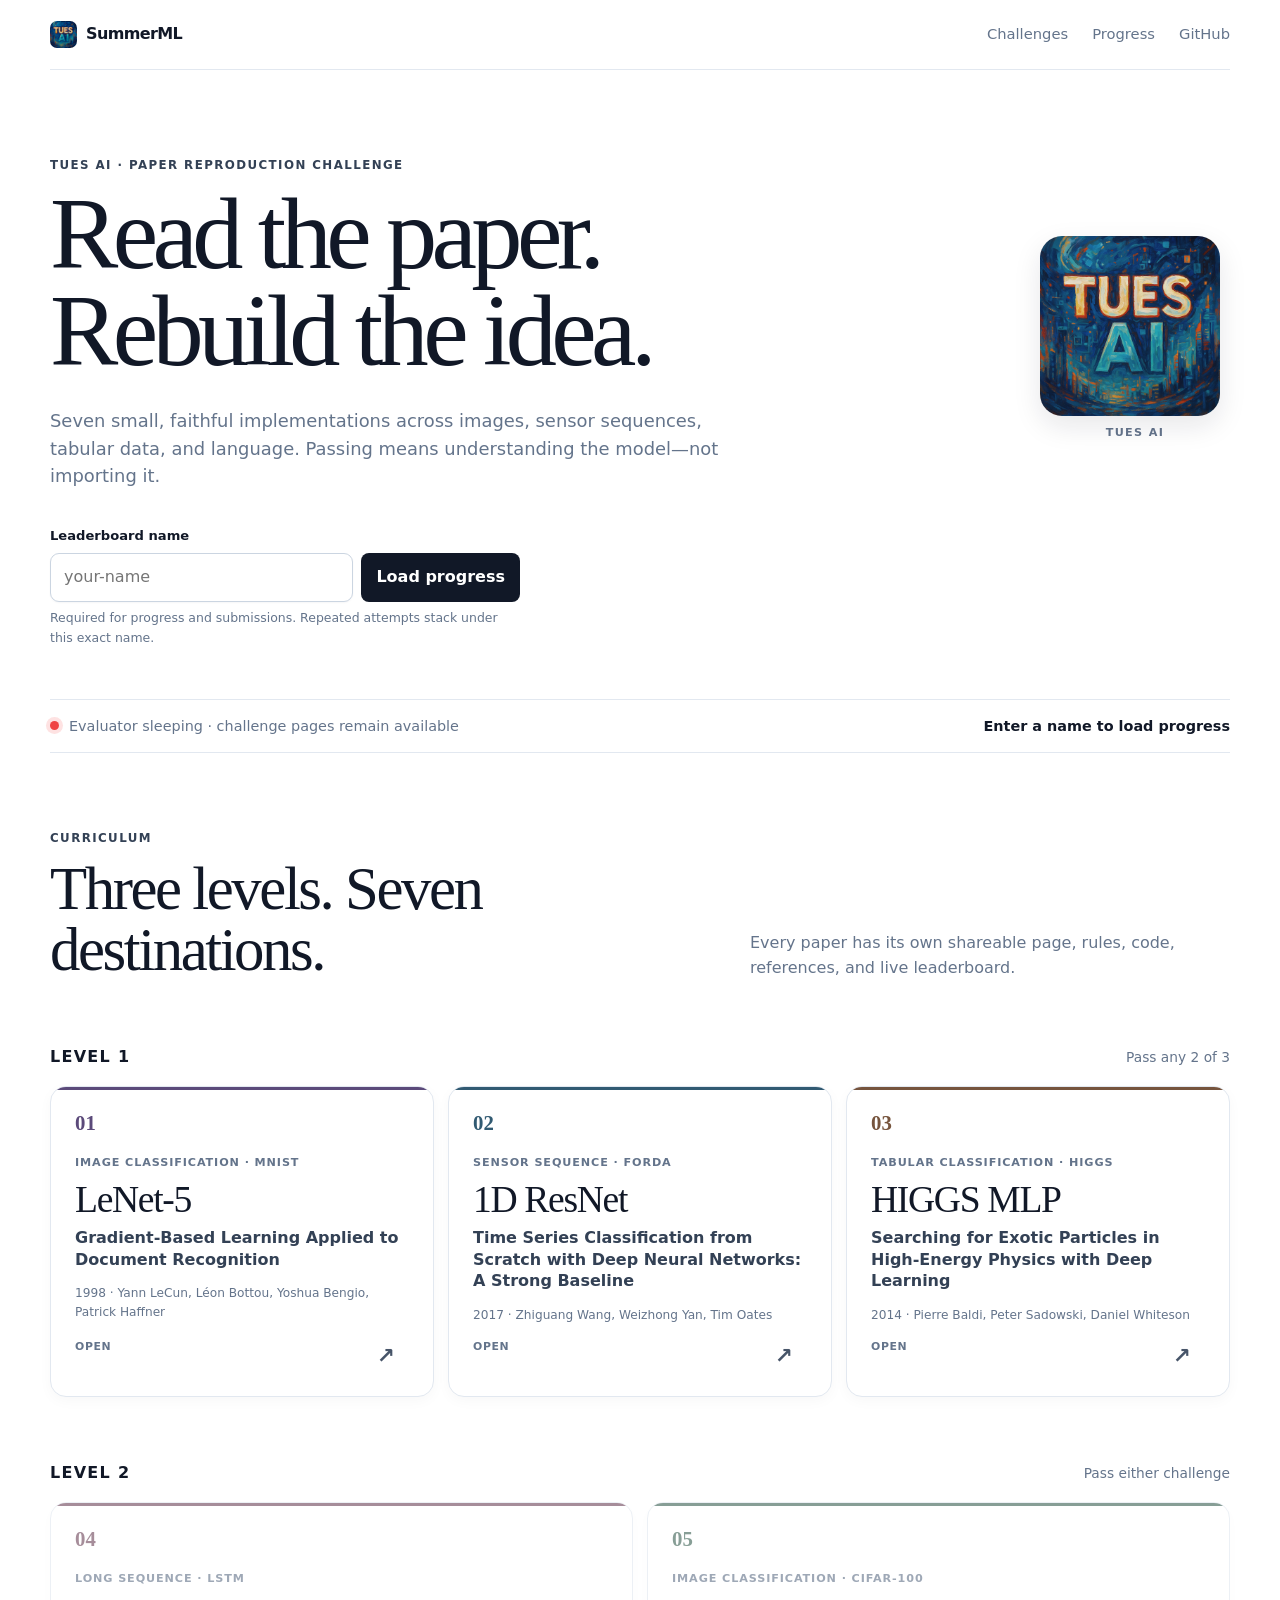
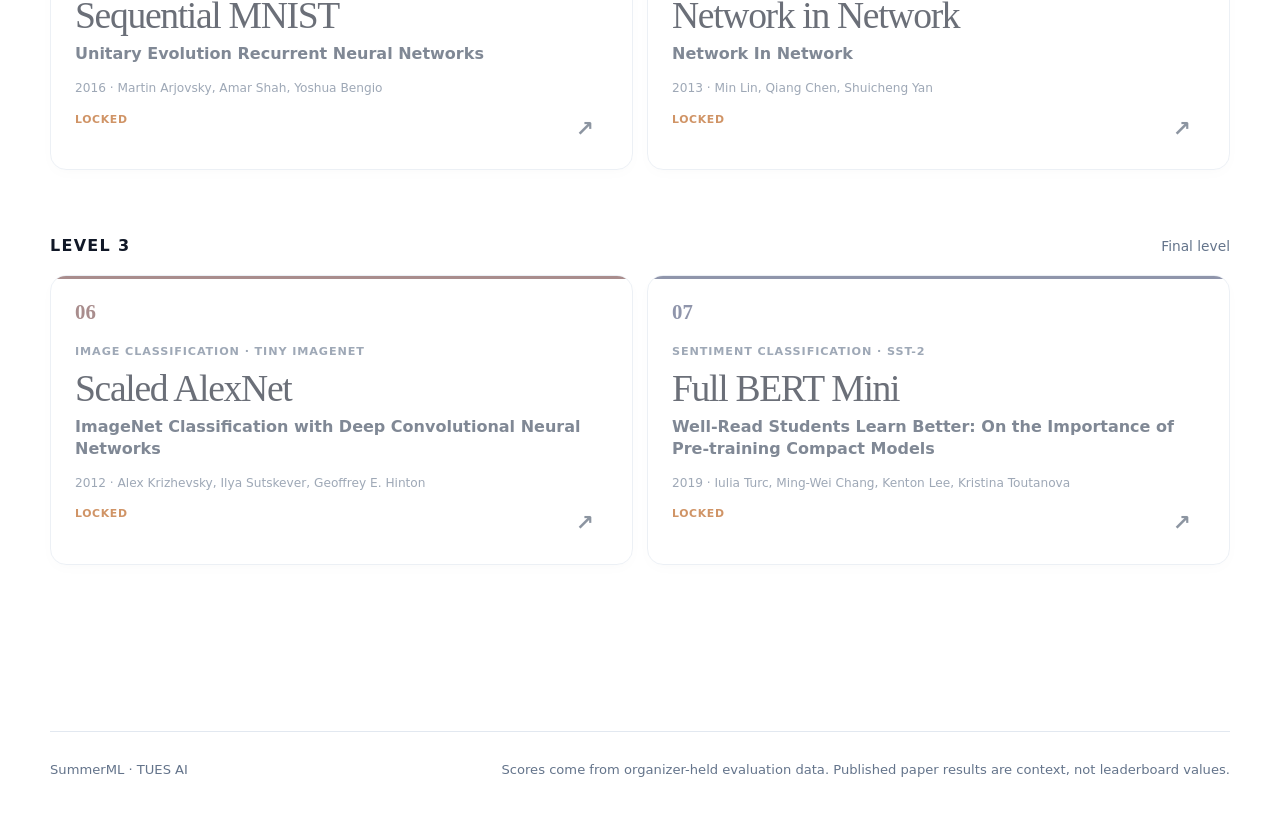
==== commit ab156c6f: "Add concise challenge build paths" ====
--- a/index.html
+++ b/index.html
@@ -36,10 +36,10 @@
       <div class="identity" id="progress">
         <label for="student-name">Leaderboard name</label>
         <div class="identity-row">
-          <input id="student-name" maxlength="40" placeholder="your-name" autocomplete="nickname">
+          <input id="student-name" maxlength="40" pattern="[A-Za-z0-9_. \-]{1,40}" placeholder="your-name" autocomplete="nickname" required>
           <button id="load-progress" type="button">Load progress</button>
         </div>
-        <p class="hint">Use the exact same name when submitting.</p>
+        <p class="hint">Required for progress and submissions. Repeated attempts stack under this exact name.</p>
       </div>
     </section>
 
--- a/styles.css
+++ b/styles.css
@@ -53,8 +53,8 @@
 .identity { max-width: 470px; margin-top: 36px; }
 .identity label { display: block; margin-bottom: 7px; font-size: .82rem; font-weight: 800; }
 .identity-row { display: flex; gap: 8px; }
-.identity input { min-width: 0; flex: 1; border: 1px solid #cbd5e1; border-radius: 9px; padding: 11px 13px; color: var(--ink); background: #fff; box-shadow: 0 1px 2px #0f172a0a; }
-.identity button, .copy-button { border: 0; border-radius: 8px; padding: 10px 15px; background: var(--ink); color: #fff; font-weight: 800; }
+.identity input, .challenge-identity input { min-width: 0; flex: 1; border: 1px solid #cbd5e1; border-radius: 9px; padding: 11px 13px; color: var(--ink); background: #fff; box-shadow: 0 1px 2px #0f172a0a; }
+.identity button, .challenge-identity button, .copy-button { border: 0; border-radius: 8px; padding: 10px 15px; background: var(--ink); color: #fff; font-weight: 800; }
 .hint { margin: 6px 0 0; color: var(--muted); font-size: .78rem; }
 .status-strip, .page-status { min-height: 54px; display: flex; align-items: center; gap: 10px; padding: 13px 0; border-top: 1px solid var(--line); border-bottom: 1px solid var(--line); color: var(--muted); font-size: .9rem; }
 .page-status { border-top: 0; }
@@ -88,8 +88,8 @@
 .card-copy h4 { margin: 7px 0 9px; font: 500 clamp(1.6rem, 3vw, 2.35rem)/1 Georgia, serif; letter-spacing: -.035em; }
 .card-copy p { margin: 0; color: #334155; font-weight: 650; line-height: 1.35; }
 .card-paper { display: block; margin-top: 14px; color: var(--muted); font-size: .76rem; }
-.challenge-state { width: fit-content; border: 1px solid var(--line); border-radius: 999px; padding: 4px 9px; color: var(--muted); font-size: .68rem; font-weight: 900; text-transform: uppercase; }
-.challenge-state.passed { border-color: #86efac; background: #dcfce7; color: #166534; }
+.challenge-state { width: fit-content; color: var(--muted); font-size: .68rem; font-weight: 900; letter-spacing: .06em; text-transform: uppercase; }
+.challenge-state.passed { color: #166534; }
 .challenge-state.locked { color: var(--warning); }
 .card-arrow { align-self: end; justify-self: end; color: #475569; font-size: 1.35rem; font-weight: 900; }
 
@@ -98,23 +98,33 @@
 .challenge-hero { padding: 70px 0 48px; }
 .challenge-hero-top { display: flex; align-items: center; gap: 10px; margin-bottom: 30px; }
 .challenge-index { color: var(--challenge); font: 700 1.25rem Georgia, serif; }
-.modality-pill, .metric-pill { border-radius: 999px; padding: 5px 10px; background: var(--challenge-soft); color: var(--challenge); font-size: .72rem; font-weight: 850; }
+.modality-pill, .metric-pill { color: var(--challenge); font-size: .72rem; font-weight: 850; letter-spacing: .04em; text-transform: uppercase; }
 .challenge-hero h1 { color: var(--ink); font-size: clamp(3.6rem, 9vw, 7.7rem); }
 .challenge-intro { max-width: 820px; margin: 25px 0 0; color: #334155; font-size: 1.2rem; }
-.paper-spotlight { display: grid; grid-template-columns: minmax(0, 1.5fr) auto; gap: 30px; padding: 34px; border: 1px solid #d6dce4; border-radius: 18px; background: var(--challenge-soft); }
-.colorful-paper { position: relative; overflow: hidden; }
-.colorful-paper::after { content: "“"; position: absolute; right: 18px; bottom: -76px; color: color-mix(in srgb, var(--challenge) 12%, transparent); font: 260px Georgia, serif; }
+.challenge-contract { display: flex; flex-wrap: wrap; gap: 0; margin-top: 30px; border-block: 1px solid var(--line); }
+.challenge-contract span { min-width: 190px; padding: 13px 28px 13px 0; color: #334155; font: 700 .88rem ui-monospace, SFMono-Regular, Menlo, Consolas, monospace; }
+.challenge-contract small { display: block; margin-bottom: 2px; color: var(--muted); font: 850 .62rem Inter, sans-serif; letter-spacing: .08em; text-transform: uppercase; }
+.challenge-identity { display: grid; grid-template-columns: auto minmax(170px, 280px) auto 1fr; gap: 10px; align-items: center; margin-top: 18px; }
+.challenge-identity label { font-size: .8rem; font-weight: 850; }
+.challenge-identity small { color: var(--muted); font-size: .76rem; }
+.paper-spotlight { display: grid; grid-template-columns: minmax(0, 1.5fr) auto; gap: 30px; padding: 34px 0; border-block: 1px solid #cbd5e1; }
+.colorful-paper { position: relative; }
 .paper-label { color: var(--challenge); font-size: .72rem; font-weight: 900; letter-spacing: .1em; text-transform: uppercase; }
 .paper-title { position: relative; z-index: 1; max-width: 820px; margin: 8px 0 10px; font-family: Georgia, "Times New Roman", serif; font-size: clamp(1.8rem, 4vw, 3.1rem); font-weight: 500; line-height: 1.08; letter-spacing: -.035em; }
 .paper-authors { margin: 0; color: var(--muted); }
 .paper-button { z-index: 1; align-self: end; border-radius: 10px; padding: 12px 17px; background: var(--ink); color: #fff; font-weight: 850; text-decoration: none; white-space: nowrap; }
-.rules-layout { display: grid; grid-template-columns: 1fr 1fr; gap: 16px; margin-top: 42px; }
-.rule-panel { border: 1px solid var(--line); border-radius: 15px; padding: 26px; }
+.build-path { display: grid; grid-template-columns: 260px 1fr; gap: 42px; margin-top: 58px; padding-block: 27px; border-block: 1px solid var(--line); }
+.path-heading h2 { margin: 0; font: 500 1.8rem/1.05 Georgia, serif; letter-spacing: -.035em; }
+.build-path ol { display: grid; grid-template-columns: 1fr 1fr; gap: 22px 34px; margin: 0; padding: 0; list-style: none; }
+.build-path li { display: grid; grid-template-columns: 30px 1fr; gap: 10px; align-items: start; }
+.build-path li > span { color: var(--challenge); font: 700 .82rem Georgia, serif; }
+.build-path li p { margin: 0; color: #475569; font-size: .9rem; }
+.rules-layout { display: grid; grid-template-columns: 1fr 1fr; gap: 48px; margin-top: 42px; }
+.rule-panel { padding: 22px 0 0; border-top: 2px solid #475569; }
 .rule-panel h2 { margin: 0 0 13px; color: var(--challenge); font-size: .82rem; letter-spacing: .1em; text-transform: uppercase; }
 .rule-panel ul { margin: 0; padding-left: 20px; color: #475569; }
 .rule-panel li + li { margin-top: 8px; }
-.allowed-panel { border-top: 3px solid #475569; }
-.forbidden-panel { border-top: 3px solid #9f1239; background: #fff; }
+.forbidden-panel { border-top-color: #9f1239; }
 .forbidden-panel h2 { color: #881337; }
 .code-grid { display: grid; grid-template-columns: 1fr 1fr; gap: 18px; margin-top: 62px; }
 .code-section { min-width: 0; }
@@ -139,35 +149,27 @@
 .references, .leaderboard { margin-top: 78px; }
 .section-title { display: grid; grid-template-columns: 1fr minmax(240px, 440px); gap: 28px; align-items: end; margin-bottom: 24px; }
 .section-title h2 { font-size: clamp(2rem, 4vw, 3.2rem); }
-.reference-cards { display: grid; grid-template-columns: repeat(3, 1fr); gap: 14px; }
-.reference-card { position: relative; min-height: 170px; display: flex; flex-direction: column; padding: 23px; overflow: hidden; border: 1px solid var(--line); border-radius: 15px; background: #fff; }
-.reference-card::after { content: ""; position: absolute; inset: auto -20px -35px auto; width: 110px; height: 110px; border-radius: 50%; background: var(--reference-soft); }
-.reference-paper { --reference: #64748b; --reference-soft: #f1f5f9; }
-.reference-pass { --reference: var(--challenge); --reference-soft: var(--challenge-soft); }
-.reference-strong { --reference: #334155; --reference-soft: #f1f5f9; }
-.reference-dot { width: 9px; height: 9px; margin-bottom: 12px; border-radius: 50%; background: var(--reference); }
+.reference-list { display: grid; grid-template-columns: repeat(3, 1fr); border-block: 1px solid var(--line); }
+.reference-item { min-height: 135px; display: flex; flex-direction: column; padding: 20px 24px; }
+.reference-item + .reference-item { border-left: 1px solid var(--line); }
+.reference-paper { --reference: #64748b; }
+.reference-pass { --reference: var(--challenge); }
+.reference-strong { --reference: #334155; }
 .reference-kicker { color: var(--reference); font-size: .74rem; font-weight: 900; letter-spacing: .06em; text-transform: uppercase; }
-.reference-card strong { z-index: 1; margin-top: auto; font: 500 2.4rem Georgia, serif; }
-.reference-card small { z-index: 1; color: var(--muted); }
+.reference-item strong { margin-top: auto; font: 500 2.4rem Georgia, serif; }
+.reference-item small { color: var(--muted); }
 .metric-pill { justify-self: end; }
-.scoreboard { display: grid; gap: 8px; }
-.score-row { display: grid; grid-template-columns: 52px 42px minmax(0, 1fr) 100px; gap: 13px; align-items: center; padding: 14px 16px; border: 1px solid var(--line); border-radius: 13px; background: #fff; transition: transform .15s ease, border-color .15s ease; }
-.score-row:hover { transform: translateX(4px); border-color: var(--challenge); }
-.score-row.rank-1 { border-color: #a78b3f; background: #fff; }
-.score-row.rank-2 { border-color: #94a3b8; background: #fff; }
-.score-row.rank-3 { border-color: #a97958; background: #fff; }
+.scoreboard { border-top: 1px solid #94a3b8; }
+.score-row { display: grid; grid-template-columns: 58px minmax(140px, 1fr) 120px 100px; gap: 16px; align-items: center; min-height: 58px; padding: 10px 4px; border-bottom: 1px solid var(--line); }
+.score-row:hover { background: #fafafa; }
+.score-row.rank-1, .score-row.rank-2, .score-row.rank-3 { font-size: 1.02rem; }
 .rank-badge { color: #475569; font-weight: 900; text-align: center; }
-.student-avatar { display: grid; place-items: center; width: 36px; height: 36px; border-radius: 11px; background: #eef2f6; color: #334155; font-weight: 900; }
-.student-line { display: flex; justify-content: space-between; gap: 15px; }
-.student-line strong { overflow: hidden; text-overflow: ellipsis; white-space: nowrap; }
-.student-line span { font-weight: 900; font-variant-numeric: tabular-nums; }
-.score-track { height: 7px; margin-top: 7px; overflow: hidden; border-radius: 99px; background: #e2e8f0; }
-.score-track span { display: block; height: 100%; border-radius: inherit; background: var(--challenge); opacity: .82; }
+.student-name { overflow: hidden; text-overflow: ellipsis; white-space: nowrap; }
+.score-value { justify-self: end; font-variant-numeric: tabular-nums; }
 .runs-cell { justify-self: end; color: var(--muted); font-size: .76rem; }
 .run-history summary { color: var(--challenge); cursor: pointer; font-weight: 800; }
-.run-history[open] { padding: 8px; border-radius: 8px; background: var(--challenge-soft); }
 .run-row { display: flex; justify-content: space-between; gap: 12px; margin-top: 5px; white-space: nowrap; }
-.empty-board { padding: 48px; border: 1px dashed var(--line); border-radius: 14px; color: var(--muted); text-align: center; }
+.empty-board { padding: 38px 0; border-block: 1px solid var(--line); color: var(--muted); text-align: center; }
 .challenge-navigation { display: flex; justify-content: space-between; gap: 18px; margin: 72px 0 20px; padding-top: 24px; border-top: 1px solid var(--line); }
 .challenge-navigation a { color: var(--challenge); font-weight: 800; text-decoration: none; }
 footer { display: flex; justify-content: space-between; gap: 30px; padding: 28px 0 42px; margin-top: 70px; border-top: 1px solid var(--line); color: var(--muted); font-size: .82rem; }
@@ -175,6 +177,9 @@
 
 @media (max-width: 900px) {
   .level:first-child .curriculum-grid, .curriculum-grid { grid-template-columns: 1fr 1fr; }
+  .challenge-identity { grid-template-columns: auto minmax(170px, 1fr) auto; }
+  .challenge-identity small { grid-column: 1 / -1; }
+  .build-path { grid-template-columns: 1fr; gap: 24px; }
   .code-grid { grid-template-columns: 1fr; }
   .code-frame pre { min-height: 0; }
 }
@@ -185,20 +190,25 @@
   .hero-heading { grid-template-columns: 1fr; }
   .tues-logo-lockup { display: none; }
   .section-heading, .section-title, .paper-spotlight, .rules-layout { grid-template-columns: 1fr; }
-  .level:first-child .curriculum-grid, .curriculum-grid, .reference-cards { grid-template-columns: 1fr; }
+  .build-path ol { grid-template-columns: 1fr; }
+  .level:first-child .curriculum-grid, .curriculum-grid { grid-template-columns: 1fr; }
+  .reference-list { grid-template-columns: 1fr; }
+  .reference-item + .reference-item { border-left: 0; border-top: 1px solid var(--line); }
   .paper-button, .metric-pill { justify-self: start; }
   .progress-summary { display: none; }
   .challenge-hero { padding-top: 48px; }
-  .score-row { grid-template-columns: 38px 34px minmax(0, 1fr); padding: 12px 9px; }
-  .student-avatar { width: 32px; height: 32px; }
-  .runs-cell { grid-column: 3; justify-self: start; }
+  .score-row { grid-template-columns: 38px minmax(0, 1fr) 86px; padding: 10px 0; }
+  .runs-cell { grid-column: 2 / -1; justify-self: start; }
   footer { flex-direction: column; }
 }
 @media (max-width: 480px) {
   .identity-row { flex-direction: column; }
+  .challenge-identity { grid-template-columns: 1fr; }
+  .challenge-identity small { grid-column: auto; }
   .curriculum-card { min-height: 235px; padding: 20px; }
   .challenge-hero-top { flex-wrap: wrap; }
-  .paper-spotlight, .rule-panel { padding: 21px; }
+  .paper-spotlight { padding: 24px 0; }
+  .rule-panel { padding-top: 18px; }
   .code-frame { margin-inline: -7px; }
   .challenge-navigation { flex-direction: column; }
 }
